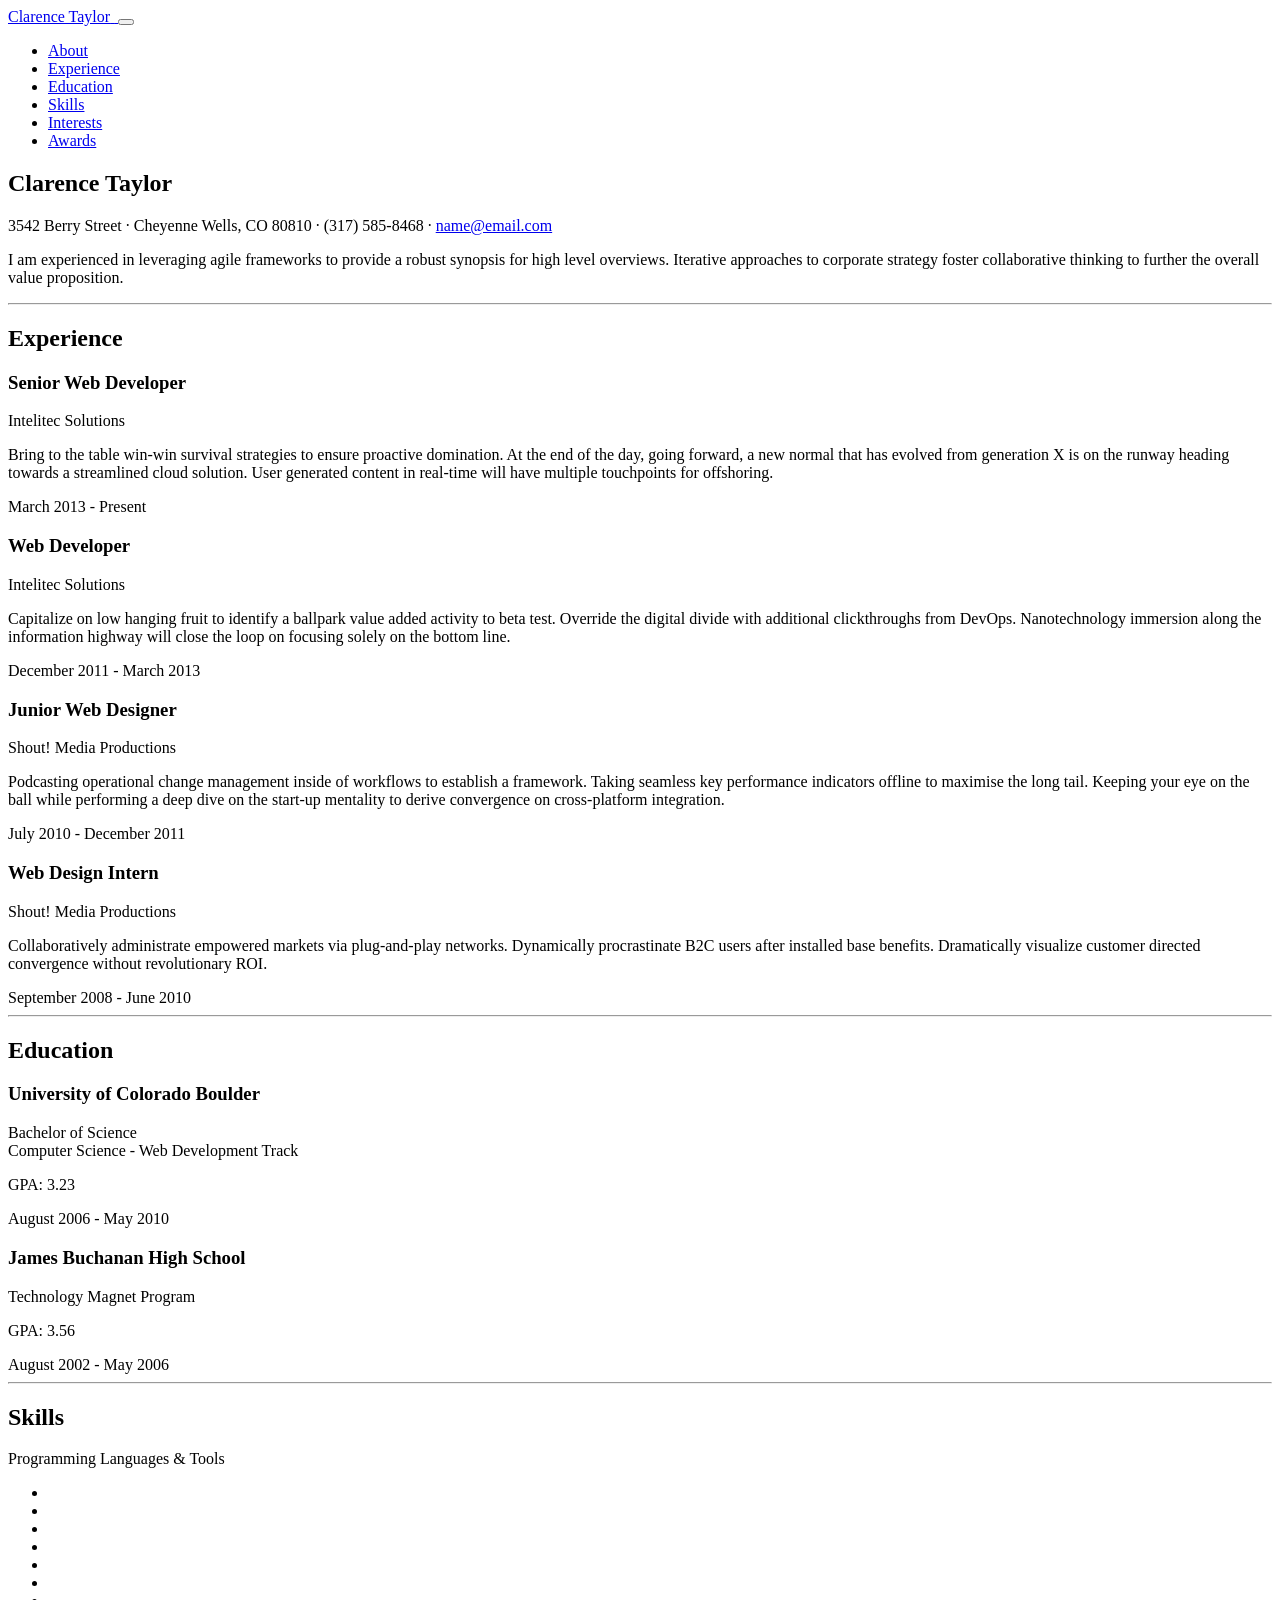
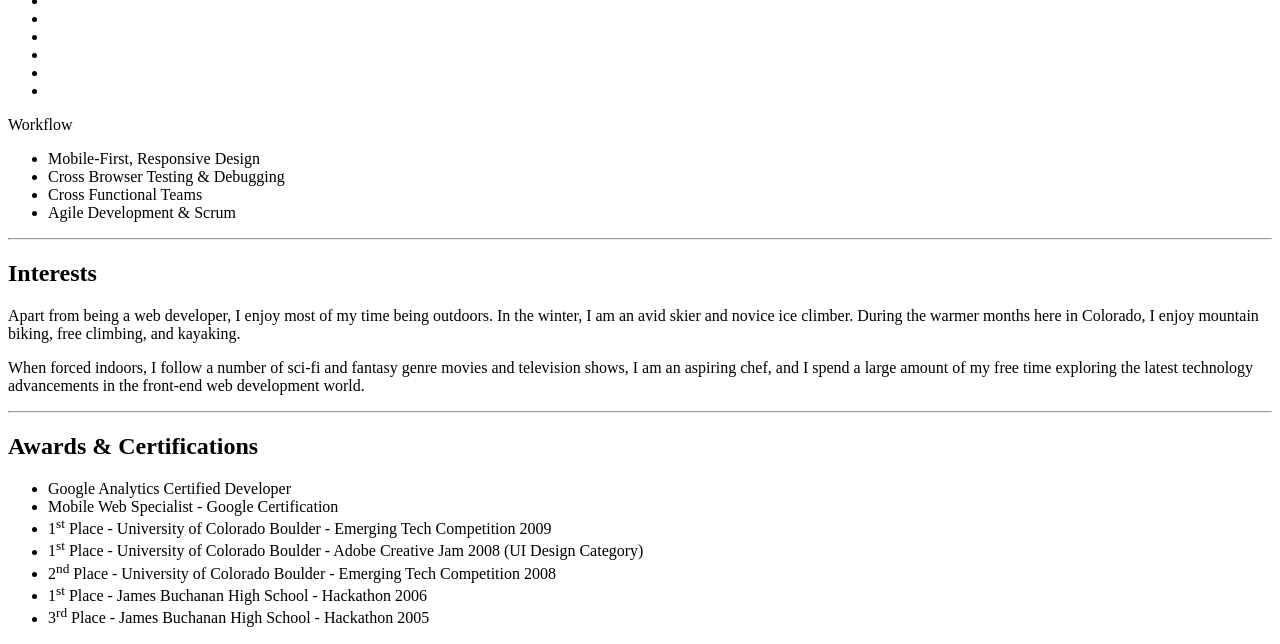
==== index.html @ effb3287 "Add files via upload" ====
<!DOCTYPE html>
<html lang="en">

<head>

  <meta charset="utf-8">
  <meta name="viewport" content="width=device-width, initial-scale=1, shrink-to-fit=no">
  <meta name="description" content="">
  <meta name="author" content="">

  <title>Resume - Start Bootstrap Theme</title>

  <!-- Bootstrap core CSS -->
  <link href="vendor/bootstrap/css/bootstrap.min.css" rel="stylesheet">

  <!-- Custom fonts for this template -->
  <link href="https://fonts.googleapis.com/css?family=Saira+Extra+Condensed:500,700" rel="stylesheet">
  <link href="https://fonts.googleapis.com/css?family=Muli:400,400i,800,800i" rel="stylesheet">
  <link href="vendor/fontawesome-free/css/all.min.css" rel="stylesheet">

  <!-- Custom styles for this template -->
  <link href="css/resume.min.css" rel="stylesheet">

</head>

<body id="page-top">

  <nav class="navbar navbar-expand-lg navbar-dark bg-primary fixed-top" id="sideNav">
    <a class="navbar-brand js-scroll-trigger" href="#page-top">
      <span class="d-block d-lg-none">Clarence Taylor</span>
      <span class="d-none d-lg-block">
        <img class="img-fluid img-profile rounded-circle mx-auto mb-2" src="img/profile.jpg" alt="">
      </span>
    </a>
    <button class="navbar-toggler" type="button" data-toggle="collapse" data-target="#navbarSupportedContent" aria-controls="navbarSupportedContent" aria-expanded="false" aria-label="Toggle navigation">
      <span class="navbar-toggler-icon"></span>
    </button>
    <div class="collapse navbar-collapse" id="navbarSupportedContent">
      <ul class="navbar-nav">
        <li class="nav-item">
          <a class="nav-link js-scroll-trigger" href="#about">About</a>
        </li>
        <li class="nav-item">
          <a class="nav-link js-scroll-trigger" href="#experience">Experience</a>
        </li>
        <li class="nav-item">
          <a class="nav-link js-scroll-trigger" href="#education">Education</a>
        </li>
        <li class="nav-item">
          <a class="nav-link js-scroll-trigger" href="#skills">Skills</a>
        </li>
        <li class="nav-item">
          <a class="nav-link js-scroll-trigger" href="#interests">Interests</a>
        </li>
        <li class="nav-item">
          <a class="nav-link js-scroll-trigger" href="#awards">Awards</a>
        </li>
      </ul>
    </div>
  </nav>

  <div class="container-fluid p-0">

    <section class="resume-section p-3 p-lg-5 d-flex align-items-center" id="about">
      <div class="w-100">
        <h1 class="mb-0">Clarence
          <span class="text-primary">Taylor</span>
        </h1>
        <div class="subheading mb-5">3542 Berry Street · Cheyenne Wells, CO 80810 · (317) 585-8468 ·
          <a href="mailto:name@email.com">name@email.com</a>
        </div>
        <p class="lead mb-5">I am experienced in leveraging agile frameworks to provide a robust synopsis for high level overviews. Iterative approaches to corporate strategy foster collaborative thinking to further the overall value proposition.</p>
        <div class="social-icons">
          <a href="#">
            <i class="fab fa-linkedin-in"></i>
          </a>
          <a href="#">
            <i class="fab fa-github"></i>
          </a>
          <a href="#">
            <i class="fab fa-twitter"></i>
          </a>
          <a href="#">
            <i class="fab fa-facebook-f"></i>
          </a>
        </div>
      </div>
    </section>

    <hr class="m-0">

    <section class="resume-section p-3 p-lg-5 d-flex justify-content-center" id="experience">
      <div class="w-100">
        <h2 class="mb-5">Experience</h2>

        <div class="resume-item d-flex flex-column flex-md-row justify-content-between mb-5">
          <div class="resume-content">
            <h3 class="mb-0">Senior Web Developer</h3>
            <div class="subheading mb-3">Intelitec Solutions</div>
            <p>Bring to the table win-win survival strategies to ensure proactive domination. At the end of the day, going forward, a new normal that has evolved from generation X is on the runway heading towards a streamlined cloud solution. User generated content in real-time will have multiple touchpoints for offshoring.</p>
          </div>
          <div class="resume-date text-md-right">
            <span class="text-primary">March 2013 - Present</span>
          </div>
        </div>

        <div class="resume-item d-flex flex-column flex-md-row justify-content-between mb-5">
          <div class="resume-content">
            <h3 class="mb-0">Web Developer</h3>
            <div class="subheading mb-3">Intelitec Solutions</div>
            <p>Capitalize on low hanging fruit to identify a ballpark value added activity to beta test. Override the digital divide with additional clickthroughs from DevOps. Nanotechnology immersion along the information highway will close the loop on focusing solely on the bottom line.</p>
          </div>
          <div class="resume-date text-md-right">
            <span class="text-primary">December 2011 - March 2013</span>
          </div>
        </div>

        <div class="resume-item d-flex flex-column flex-md-row justify-content-between mb-5">
          <div class="resume-content">
            <h3 class="mb-0">Junior Web Designer</h3>
            <div class="subheading mb-3">Shout! Media Productions</div>
            <p>Podcasting operational change management inside of workflows to establish a framework. Taking seamless key performance indicators offline to maximise the long tail. Keeping your eye on the ball while performing a deep dive on the start-up mentality to derive convergence on cross-platform integration.</p>
          </div>
          <div class="resume-date text-md-right">
            <span class="text-primary">July 2010 - December 2011</span>
          </div>
        </div>

        <div class="resume-item d-flex flex-column flex-md-row justify-content-between">
          <div class="resume-content">
            <h3 class="mb-0">Web Design Intern</h3>
            <div class="subheading mb-3">Shout! Media Productions</div>
            <p>Collaboratively administrate empowered markets via plug-and-play networks. Dynamically procrastinate B2C users after installed base benefits. Dramatically visualize customer directed convergence without revolutionary ROI.</p>
          </div>
          <div class="resume-date text-md-right">
            <span class="text-primary">September 2008 - June 2010</span>
          </div>
        </div>

      </div>

    </section>

    <hr class="m-0">

    <section class="resume-section p-3 p-lg-5 d-flex align-items-center" id="education">
      <div class="w-100">
        <h2 class="mb-5">Education</h2>

        <div class="resume-item d-flex flex-column flex-md-row justify-content-between mb-5">
          <div class="resume-content">
            <h3 class="mb-0">University of Colorado Boulder</h3>
            <div class="subheading mb-3">Bachelor of Science</div>
            <div>Computer Science - Web Development Track</div>
            <p>GPA: 3.23</p>
          </div>
          <div class="resume-date text-md-right">
            <span class="text-primary">August 2006 - May 2010</span>
          </div>
        </div>

        <div class="resume-item d-flex flex-column flex-md-row justify-content-between">
          <div class="resume-content">
            <h3 class="mb-0">James Buchanan High School</h3>
            <div class="subheading mb-3">Technology Magnet Program</div>
            <p>GPA: 3.56</p>
          </div>
          <div class="resume-date text-md-right">
            <span class="text-primary">August 2002 - May 2006</span>
          </div>
        </div>

      </div>
    </section>

    <hr class="m-0">

    <section class="resume-section p-3 p-lg-5 d-flex align-items-center" id="skills">
      <div class="w-100">
        <h2 class="mb-5">Skills</h2>

        <div class="subheading mb-3">Programming Languages &amp; Tools</div>
        <ul class="list-inline dev-icons">
          <li class="list-inline-item">
            <i class="fab fa-html5"></i>
          </li>
          <li class="list-inline-item">
            <i class="fab fa-css3-alt"></i>
          </li>
          <li class="list-inline-item">
            <i class="fab fa-js-square"></i>
          </li>
          <li class="list-inline-item">
            <i class="fab fa-angular"></i>
          </li>
          <li class="list-inline-item">
            <i class="fab fa-react"></i>
          </li>
          <li class="list-inline-item">
            <i class="fab fa-node-js"></i>
          </li>
          <li class="list-inline-item">
            <i class="fab fa-sass"></i>
          </li>
          <li class="list-inline-item">
            <i class="fab fa-less"></i>
          </li>
          <li class="list-inline-item">
            <i class="fab fa-wordpress"></i>
          </li>
          <li class="list-inline-item">
            <i class="fab fa-gulp"></i>
          </li>
          <li class="list-inline-item">
            <i class="fab fa-grunt"></i>
          </li>
          <li class="list-inline-item">
            <i class="fab fa-npm"></i>
          </li>
        </ul>

        <div class="subheading mb-3">Workflow</div>
        <ul class="fa-ul mb-0">
          <li>
            <i class="fa-li fa fa-check"></i>
            Mobile-First, Responsive Design</li>
          <li>
            <i class="fa-li fa fa-check"></i>
            Cross Browser Testing &amp; Debugging</li>
          <li>
            <i class="fa-li fa fa-check"></i>
            Cross Functional Teams</li>
          <li>
            <i class="fa-li fa fa-check"></i>
            Agile Development &amp; Scrum</li>
        </ul>
      </div>
    </section>

    <hr class="m-0">

    <section class="resume-section p-3 p-lg-5 d-flex align-items-center" id="interests">
      <div class="w-100">
        <h2 class="mb-5">Interests</h2>
        <p>Apart from being a web developer, I enjoy most of my time being outdoors. In the winter, I am an avid skier and novice ice climber. During the warmer months here in Colorado, I enjoy mountain biking, free climbing, and kayaking.</p>
        <p class="mb-0">When forced indoors, I follow a number of sci-fi and fantasy genre movies and television shows, I am an aspiring chef, and I spend a large amount of my free time exploring the latest technology advancements in the front-end web development world.</p>
      </div>
    </section>

    <hr class="m-0">

    <section class="resume-section p-3 p-lg-5 d-flex align-items-center" id="awards">
      <div class="w-100">
        <h2 class="mb-5">Awards &amp; Certifications</h2>
        <ul class="fa-ul mb-0">
          <li>
            <i class="fa-li fa fa-trophy text-warning"></i>
            Google Analytics Certified Developer</li>
          <li>
            <i class="fa-li fa fa-trophy text-warning"></i>
            Mobile Web Specialist - Google Certification</li>
          <li>
            <i class="fa-li fa fa-trophy text-warning"></i>
            1<sup>st</sup>
            Place - University of Colorado Boulder - Emerging Tech Competition 2009</li>
          <li>
            <i class="fa-li fa fa-trophy text-warning"></i>
            1<sup>st</sup>
            Place - University of Colorado Boulder - Adobe Creative Jam 2008 (UI Design Category)</li>
          <li>
            <i class="fa-li fa fa-trophy text-warning"></i>
            2<sup>nd</sup>
            Place - University of Colorado Boulder - Emerging Tech Competition 2008</li>
          <li>
            <i class="fa-li fa fa-trophy text-warning"></i>
            1<sup>st</sup>
            Place - James Buchanan High School - Hackathon 2006</li>
          <li>
            <i class="fa-li fa fa-trophy text-warning"></i>
            3<sup>rd</sup>
            Place - James Buchanan High School - Hackathon 2005</li>
        </ul>
      </div>
    </section>

  </div>

  <!-- Bootstrap core JavaScript -->
  <script src="vendor/jquery/jquery.min.js"></script>
  <script src="vendor/bootstrap/js/bootstrap.bundle.min.js"></script>

  <!-- Plugin JavaScript -->
  <script src="vendor/jquery-easing/jquery.easing.min.js"></script>

  <!-- Custom scripts for this template -->
  <script src="js/resume.min.js"></script>

</body>

</html>
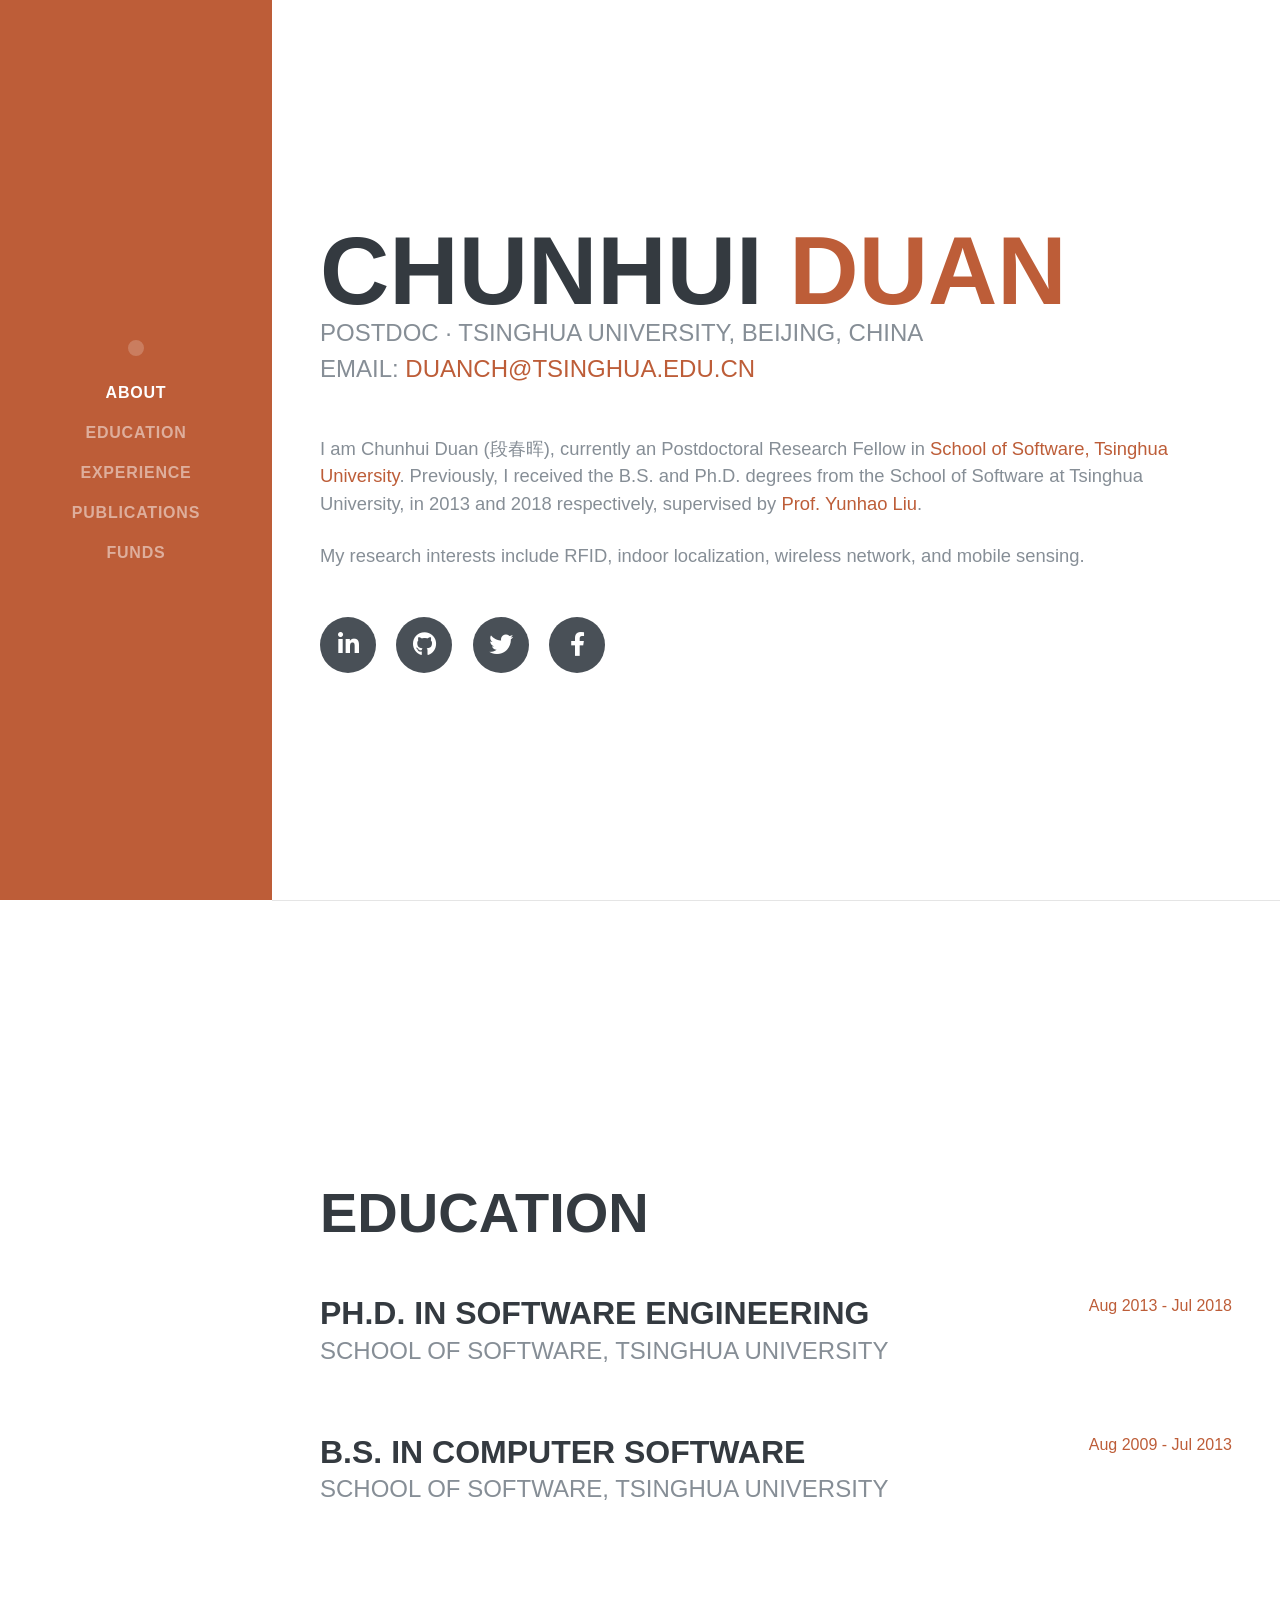
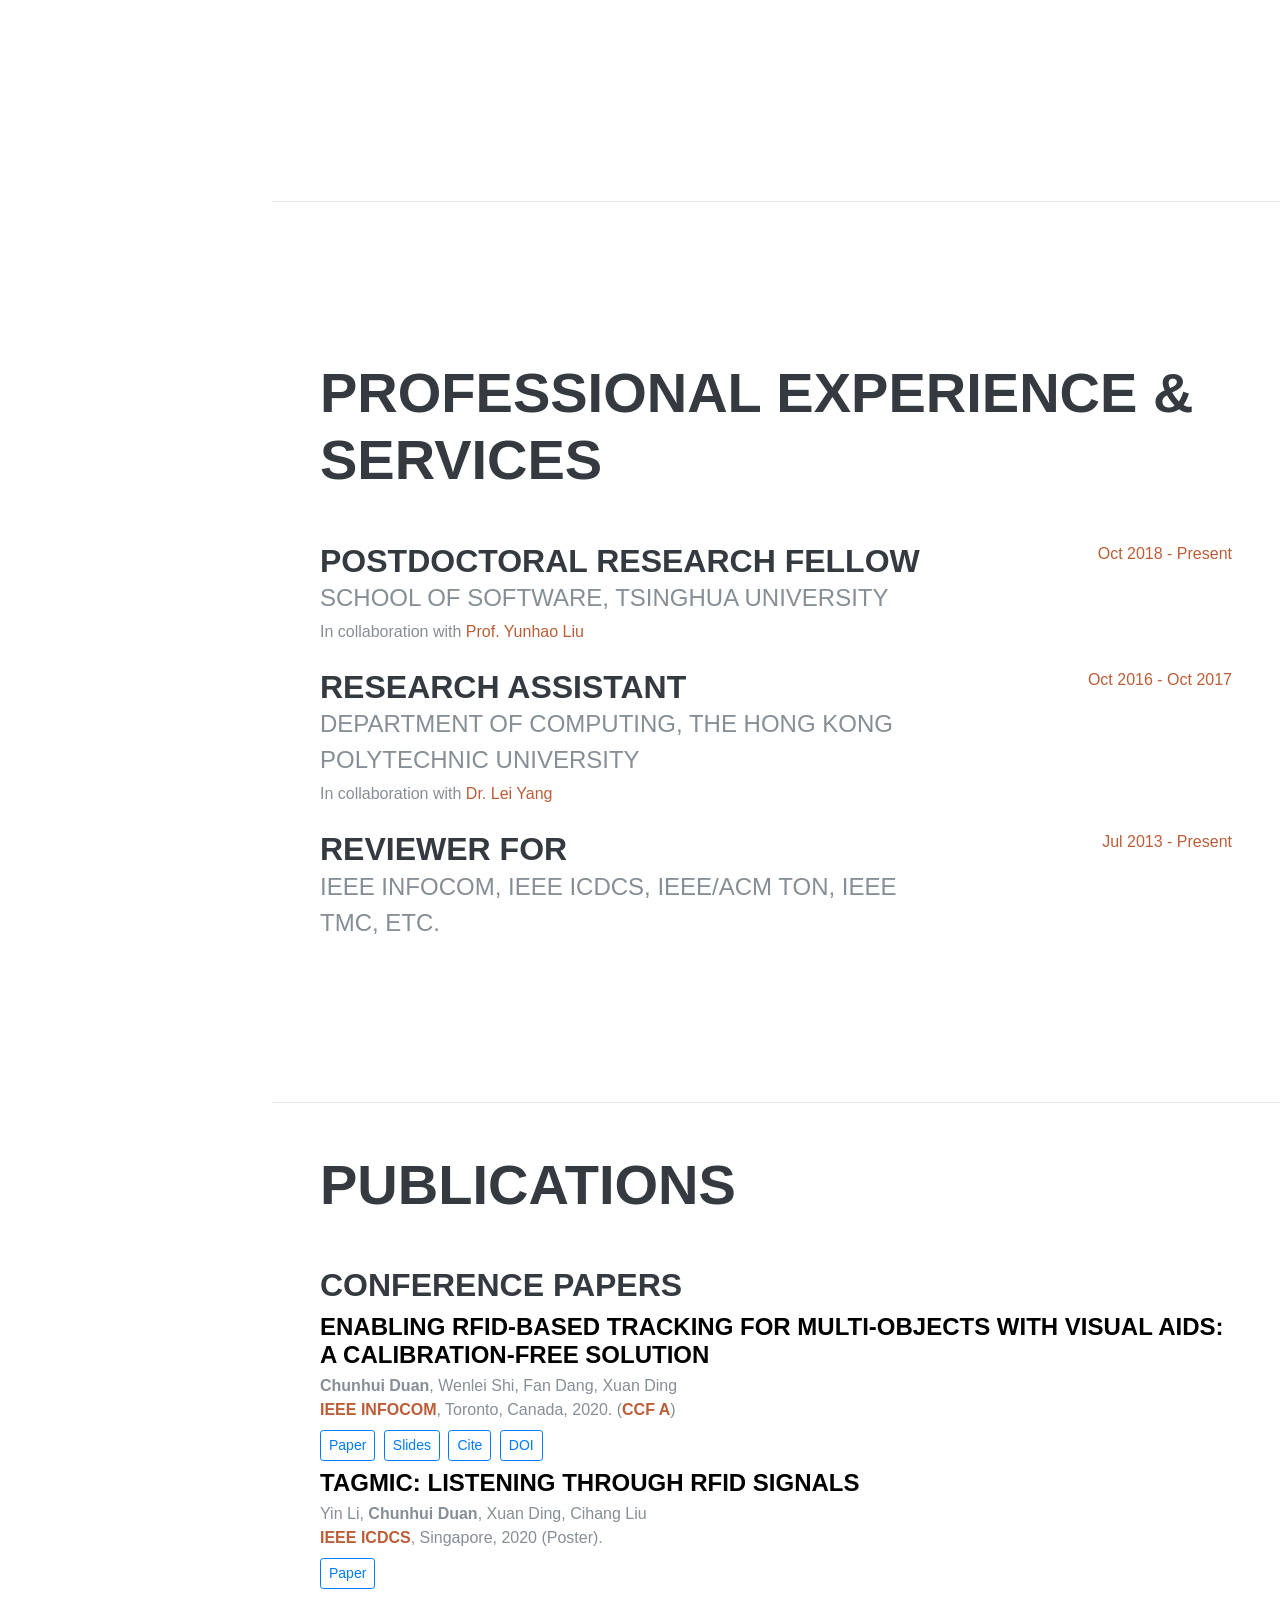
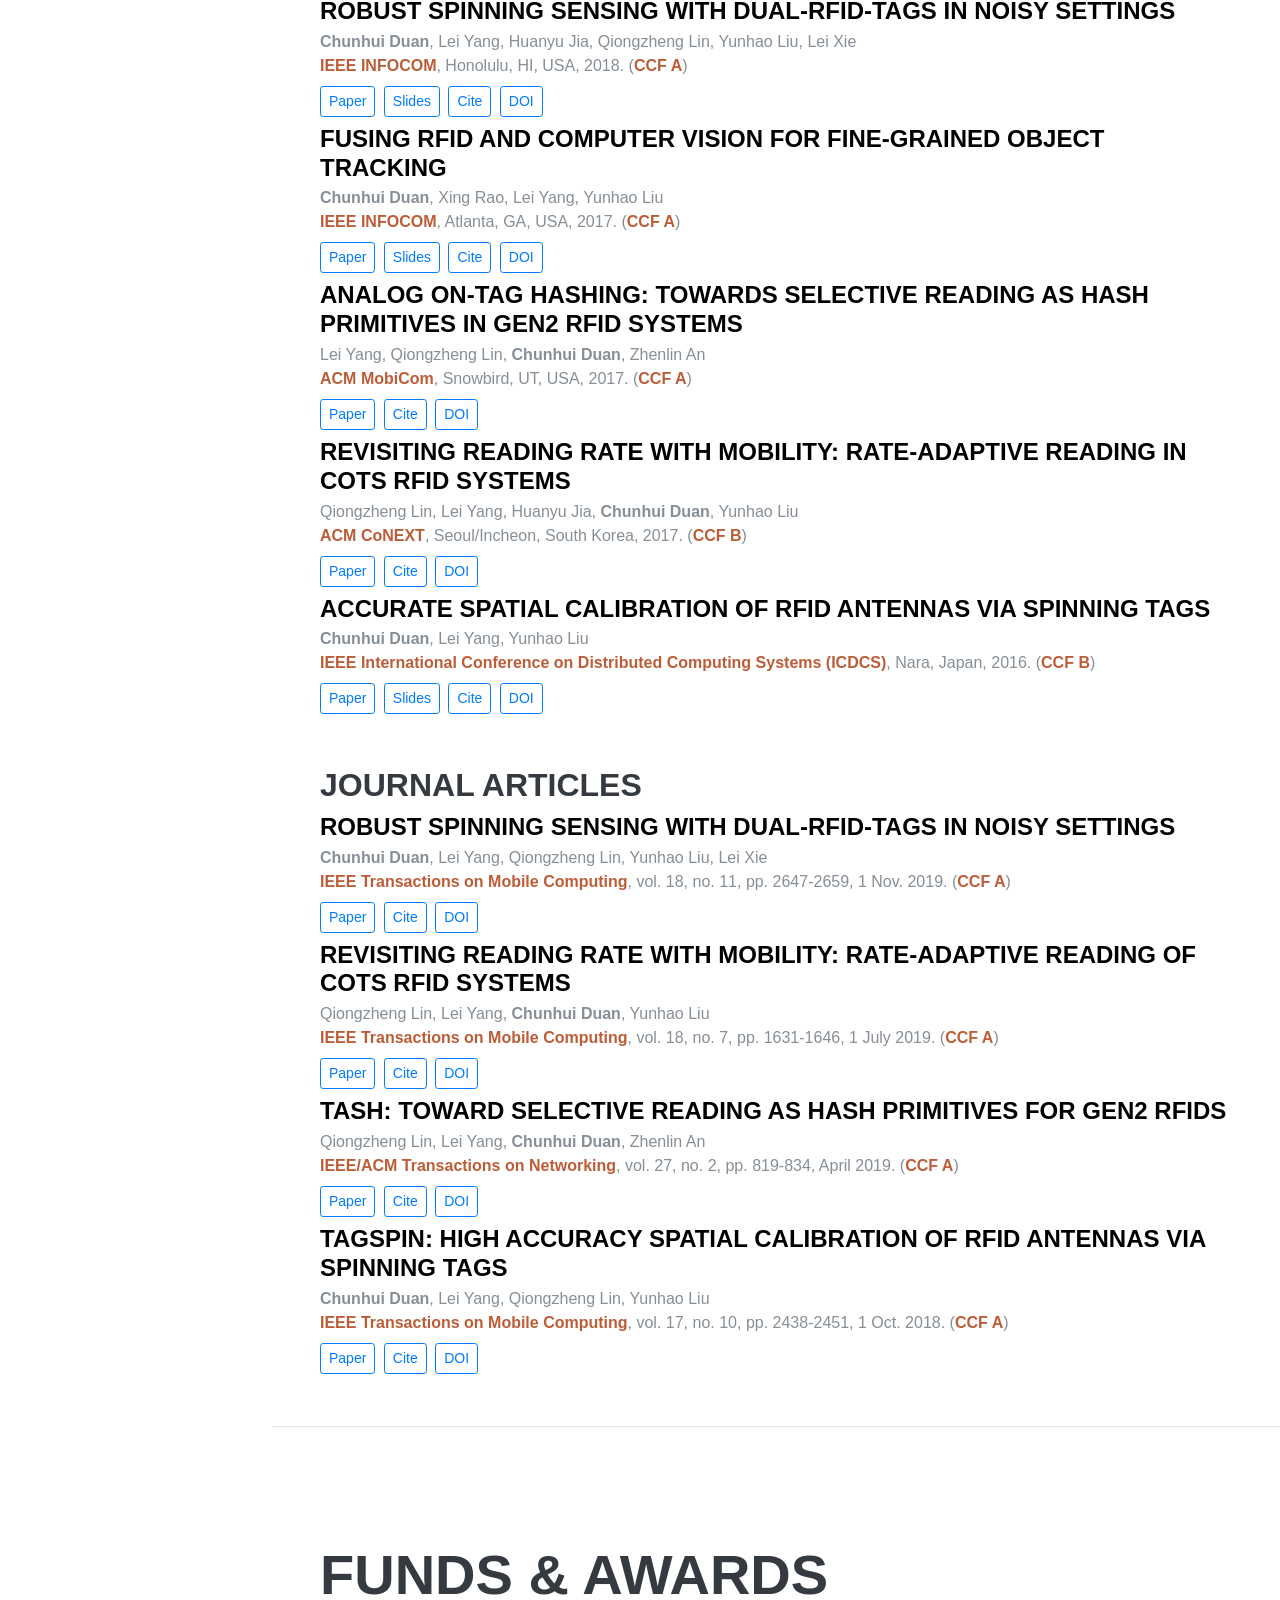
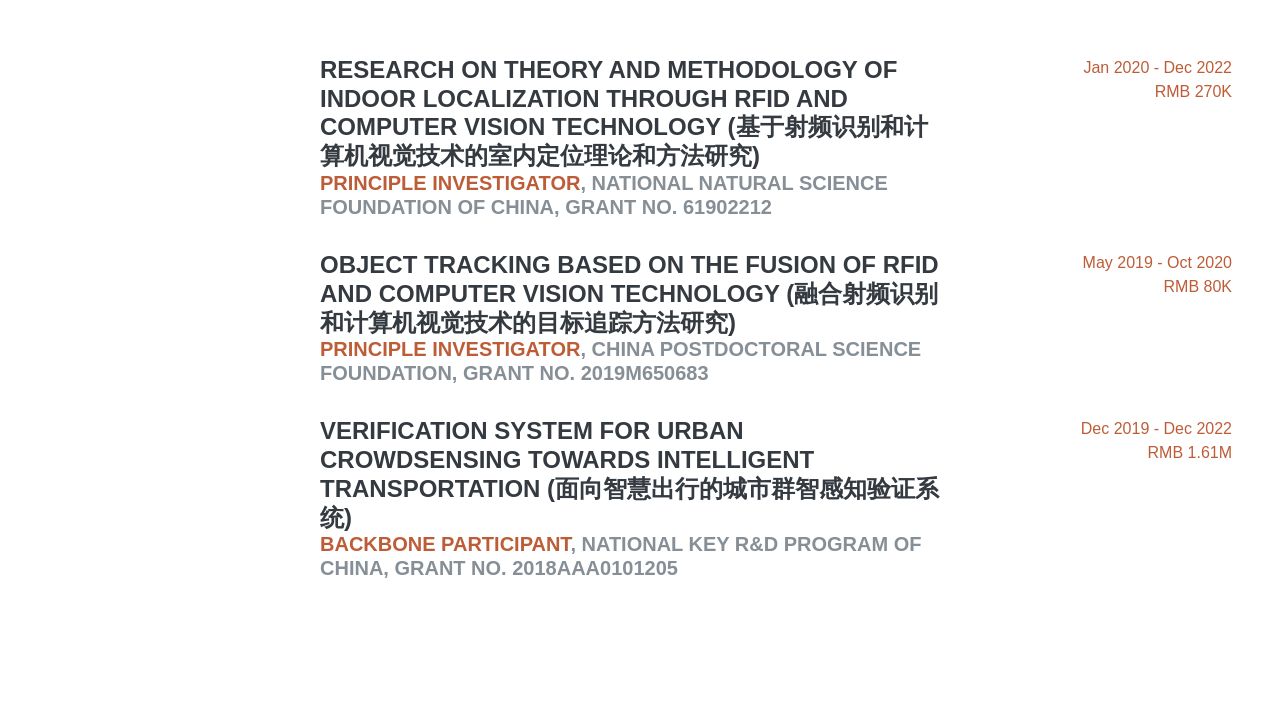
==== commit f99952c9: "Add files via upload" ====
--- a/index.html
+++ b/index.html
@@ -8,7 +8,7 @@
   <meta name="description" content="">
   <meta name="author" content="">
 
-  <title>Resume - Start Bootstrap Theme</title>
+  <title>Homepage - Chunhui Duan</title>
 
   <!-- Bootstrap core CSS -->
   <link href="vendor/bootstrap/css/bootstrap.min.css" rel="stylesheet">
@@ -19,7 +19,7 @@
   <link href="vendor/fontawesome-free/css/all.min.css" rel="stylesheet">
 
   <!-- Custom styles for this template -->
-  <link href="css/resume.min.css" rel="stylesheet">
+  <link href="css/resume.css" rel="stylesheet">
 
 </head>
 
@@ -27,7 +27,7 @@
 
   <nav class="navbar navbar-expand-lg navbar-dark bg-primary fixed-top" id="sideNav">
     <a class="navbar-brand js-scroll-trigger" href="#page-top">
-      <span class="d-block d-lg-none">Clarence Taylor</span>
+      <span class="d-block d-lg-none">Chunhui Duan</span>
       <span class="d-none d-lg-block">
         <img class="img-fluid img-profile rounded-circle mx-auto mb-2" src="img/profile.jpg" alt="">
       </span>
@@ -41,19 +41,19 @@
           <a class="nav-link js-scroll-trigger" href="#about">About</a>
         </li>
         <li class="nav-item">
-          <a class="nav-link js-scroll-trigger" href="#experience">Experience</a>
-        </li>
-        <li class="nav-item">
           <a class="nav-link js-scroll-trigger" href="#education">Education</a>
         </li>
         <li class="nav-item">
+          <a class="nav-link js-scroll-trigger" href="#experience">Experience</a>
+        </li>
+        <!-- <li class="nav-item">
           <a class="nav-link js-scroll-trigger" href="#skills">Skills</a>
+        </li> -->
+        <li class="nav-item">
+          <a class="nav-link js-scroll-trigger" href="#publications">Publications</a>
         </li>
         <li class="nav-item">
-          <a class="nav-link js-scroll-trigger" href="#interests">Interests</a>
-        </li>
-        <li class="nav-item">
-          <a class="nav-link js-scroll-trigger" href="#awards">Awards</a>
+          <a class="nav-link js-scroll-trigger" href="#awards">Funds</a>
         </li>
       </ul>
     </div>
@@ -63,13 +63,14 @@
 
     <section class="resume-section p-3 p-lg-5 d-flex align-items-center" id="about">
       <div class="w-100">
-        <h1 class="mb-0">Clarence
-          <span class="text-primary">Taylor</span>
+        <h1 class="mb-0">Chunhui
+          <span class="text-primary">Duan</span>
         </h1>
-        <div class="subheading mb-5">3542 Berry Street · Cheyenne Wells, CO 80810 · (317) 585-8468 ·
-          <a href="mailto:name@email.com">name@email.com</a>
-        </div>
-        <p class="lead mb-5">I am experienced in leveraging agile frameworks to provide a robust synopsis for high level overviews. Iterative approaches to corporate strategy foster collaborative thinking to further the overall value proposition.</p>
+        <div class="subheading mb-5">Postdoc · Tsinghua University, Beijing, China
+          <p>Email: <a href="mailto:name@email.com">duanch@tsinghua.edu.cn</a></p>
+        </div>
+        <p class="lead mb-4">I am Chunhui Duan (段春晖), currently an Postdoctoral Research Fellow in <a href="http://www.thss.tsinghua.edu.cn/" target="_blank">School of Software, Tsinghua University</a>. Previously, I received the B.S. and Ph.D. degrees from the School of Software at Tsinghua University, in 2013 and 2018 respectively, supervised by <a href="http://www.cse.msu.edu/~liuyunha/" target="_blank">Prof. Yunhao Liu</a>. </p>
+        <p class="lead mb-5">My research interests include RFID, indoor localization, wireless network, and mobile sensing.</p>
         <div class="social-icons">
           <a href="#">
             <i class="fab fa-linkedin-in"></i>
@@ -84,61 +85,11 @@
             <i class="fab fa-facebook-f"></i>
           </a>
         </div>
+        <!-- <div class="social-icons">
+          <img class="img-fluid img-profile rounded-circle mx-auto mb-2" src="img/tsinghua-logo.png" alt="">
+          <img class="img-fluid img-profile rounded-circle mx-auto mb-2" src="img/school-of-software-logo.png" alt="">
+        </div> -->
       </div>
-    </section>
-
-    <hr class="m-0">
-
-    <section class="resume-section p-3 p-lg-5 d-flex justify-content-center" id="experience">
-      <div class="w-100">
-        <h2 class="mb-5">Experience</h2>
-
-        <div class="resume-item d-flex flex-column flex-md-row justify-content-between mb-5">
-          <div class="resume-content">
-            <h3 class="mb-0">Senior Web Developer</h3>
-            <div class="subheading mb-3">Intelitec Solutions</div>
-            <p>Bring to the table win-win survival strategies to ensure proactive domination. At the end of the day, going forward, a new normal that has evolved from generation X is on the runway heading towards a streamlined cloud solution. User generated content in real-time will have multiple touchpoints for offshoring.</p>
-          </div>
-          <div class="resume-date text-md-right">
-            <span class="text-primary">March 2013 - Present</span>
-          </div>
-        </div>
-
-        <div class="resume-item d-flex flex-column flex-md-row justify-content-between mb-5">
-          <div class="resume-content">
-            <h3 class="mb-0">Web Developer</h3>
-            <div class="subheading mb-3">Intelitec Solutions</div>
-            <p>Capitalize on low hanging fruit to identify a ballpark value added activity to beta test. Override the digital divide with additional clickthroughs from DevOps. Nanotechnology immersion along the information highway will close the loop on focusing solely on the bottom line.</p>
-          </div>
-          <div class="resume-date text-md-right">
-            <span class="text-primary">December 2011 - March 2013</span>
-          </div>
-        </div>
-
-        <div class="resume-item d-flex flex-column flex-md-row justify-content-between mb-5">
-          <div class="resume-content">
-            <h3 class="mb-0">Junior Web Designer</h3>
-            <div class="subheading mb-3">Shout! Media Productions</div>
-            <p>Podcasting operational change management inside of workflows to establish a framework. Taking seamless key performance indicators offline to maximise the long tail. Keeping your eye on the ball while performing a deep dive on the start-up mentality to derive convergence on cross-platform integration.</p>
-          </div>
-          <div class="resume-date text-md-right">
-            <span class="text-primary">July 2010 - December 2011</span>
-          </div>
-        </div>
-
-        <div class="resume-item d-flex flex-column flex-md-row justify-content-between">
-          <div class="resume-content">
-            <h3 class="mb-0">Web Design Intern</h3>
-            <div class="subheading mb-3">Shout! Media Productions</div>
-            <p>Collaboratively administrate empowered markets via plug-and-play networks. Dynamically procrastinate B2C users after installed base benefits. Dramatically visualize customer directed convergence without revolutionary ROI.</p>
-          </div>
-          <div class="resume-date text-md-right">
-            <span class="text-primary">September 2008 - June 2010</span>
-          </div>
-        </div>
-
-      </div>
-
     </section>
 
     <hr class="m-0">
@@ -149,24 +100,24 @@
 
         <div class="resume-item d-flex flex-column flex-md-row justify-content-between mb-5">
           <div class="resume-content">
-            <h3 class="mb-0">University of Colorado Boulder</h3>
-            <div class="subheading mb-3">Bachelor of Science</div>
-            <div>Computer Science - Web Development Track</div>
-            <p>GPA: 3.23</p>
-          </div>
-          <div class="resume-date text-md-right">
-            <span class="text-primary">August 2006 - May 2010</span>
+            <h3 class="mb-0">Ph.D. in Software Engineering</h3>
+            <div class="subheading mb-3">School of Software, Tsinghua University</div>
+            <!-- <div>Computer Science - Web Development Track</div> -->
+            <!-- <p>GPA: 3.23</p> -->
+          </div>
+          <div class="resume-date text-md-right">
+            <span class="text-primary">Aug 2013 - Jul 2018</span>
           </div>
         </div>
 
         <div class="resume-item d-flex flex-column flex-md-row justify-content-between">
           <div class="resume-content">
-            <h3 class="mb-0">James Buchanan High School</h3>
-            <div class="subheading mb-3">Technology Magnet Program</div>
-            <p>GPA: 3.56</p>
-          </div>
-          <div class="resume-date text-md-right">
-            <span class="text-primary">August 2002 - May 2006</span>
+            <h3 class="mb-0">B.S. in Computer Software</h3>
+            <div class="subheading mb-3">School of Software, Tsinghua University</div>
+            <!-- <p>GPA: 3.56</p> -->
+          </div>
+          <div class="resume-date text-md-right">
+            <span class="text-primary">Aug 2009 - Jul 2013</span>
           </div>
         </div>
 
@@ -174,6 +125,50 @@
     </section>
 
     <hr class="m-0">
+
+    <!-- <section class="resume-section p-3 p-lg-5 d-flex justify-content-center" id="experience"> -->
+    <section class="resume-section p-3 p-lg-5 d-flex align-items-center" id="experience">
+      <div class="w-100">
+        <h2 class="mb-5">Professional Experience &amp; Services</h2>
+
+		<div class="resume-item d-flex flex-column flex-md-row justify-content-between mb-4">
+          <div class="resume-content">
+            <h3 class="mb-0">Postdoctoral Research Fellow</h3>
+            <div class="subheading mb-1">School of Software, Tsinghua University</div>
+            <span>In collaboration with <a href="http://www.cse.msu.edu/~liuyunha/" target="_blank">Prof. Yunhao Liu</a></span>
+          </div>
+          <div class="resume-date text-md-right">
+            <span class="text-primary">Oct 2018 - Present</span>
+          </div>
+        </div>
+
+        <div class="resume-item d-flex flex-column flex-md-row justify-content-between mb-4">
+          <div class="resume-content">
+            <h3 class="mb-0">Research Assistant</h3>
+            <div class="subheading mb-1">Department of Computing, The Hong Kong Polytechnic University</div>
+            <span>In collaboration with <a href="http://young.tagsys.org" target="_blank">Dr. Lei Yang</a></span>
+          </div>
+          <div class="resume-date text-md-right">
+            <span class="text-primary">Oct 2016 - Oct 2017</span>
+          </div>
+        </div>
+
+        <div class="resume-item d-flex flex-column flex-md-row justify-content-between">
+          <div class="resume-content">
+            <h3 class="mb-0">Reviewer for</h3>
+            <div class="subheading mb-1">IEEE INFOCOM, IEEE ICDCS, IEEE/ACM TON, IEEE TMC, etc.</div>
+            <!-- <p>In collaboration with <a href="http://young.tagsys.org">Dr. Lei Yang</a></p> -->
+          </div>
+          <div class="resume-date text-md-right">
+            <span class="text-primary">Jul 2013 - Present</span>
+          </div>
+        </div>
+
+      </div>
+
+    </section>
+
+    <!-- <hr class="m-0">
 
     <section class="resume-section p-3 p-lg-5 d-flex align-items-center" id="skills">
       <div class="w-100">
@@ -235,15 +230,231 @@
             Agile Development &amp; Scrum</li>
         </ul>
       </div>
-    </section>
+    </section> -->
 
     <hr class="m-0">
 
-    <section class="resume-section p-3 p-lg-5 d-flex align-items-center" id="interests">
+    <section class="resume-section p-3 p-lg-5 d-flex align-items-center" id="publications">
       <div class="w-100">
-        <h2 class="mb-5">Interests</h2>
-        <p>Apart from being a web developer, I enjoy most of my time being outdoors. In the winter, I am an avid skier and novice ice climber. During the warmer months here in Colorado, I enjoy mountain biking, free climbing, and kayaking.</p>
-        <p class="mb-0">When forced indoors, I follow a number of sci-fi and fantasy genre movies and television shows, I am an aspiring chef, and I spend a large amount of my free time exploring the latest technology advancements in the front-end web development world.</p>
+        <h2 class="mb-5">Publications</h2>
+        
+        <h3>Conference papers</h3>
+		
+		<div class="card-simple">
+		<h4 class="article-title mb-1 mt-1" style="color:#000000;">Enabling RFID-Based Tracking for Multi-Objects with Visual Aids: A Calibration-Free Solution
+		</h4>
+		<span><strong>Chunhui Duan</strong>, Wenlei Shi, Fan Dang, Xuan Ding</span>
+		<div class="article-style mb-1"><span class="text-primary"><strong>IEEE INFOCOM</strong></span>, Toronto, Canada, 2020. (<span class="text-primary"><strong>CCF A</strong></span>)</div>
+		<div class="btn-links">
+		<a class="btn btn-outline-primary my-1 mr-1 btn-sm" href="data/infocom20-tagview.pdf" target="_blank" rel="noopener">
+		Paper
+		</a>
+		<a class="btn btn-outline-primary my-1 mr-1 btn-sm" href="data/infocom20-tagview-talk.pdf" target="_blank" rel="noopener">
+			Slides
+		</a>
+		<a class="btn btn-outline-primary my-1 mr-1 btn-sm" href="data/infocom20-tagview-cite.bib" target="_blank" rel="noopener">
+			Cite
+		</a>
+		<a class="btn btn-outline-primary my-1 mr-1 btn-sm" href="https://doi.org/10.1109/INFOCOM41043.2020.9155355" target="_blank" rel="noopener">
+		DOI
+		</a>
+		</div>
+		</div>
+	
+		<div class="card-simple">
+			<h4 class="article-title mb-1 mt-1" style="color:#000000;">TagMic: Listening Through RFID Signals
+			</h4>
+			<span>Yin Li, <strong>Chunhui Duan</strong>, Xuan Ding, Cihang Liu</span>
+			<div class="article-style mb-1"><span class="text-primary"><strong>IEEE ICDCS</strong></span>, Singapore, 2020 (Poster).</div>
+			<div class="btn-links">
+				<a class="btn btn-outline-primary my-1 mr-1 btn-sm" href="data/icdcs20-tagmic.pdf" target="_blank" rel="noopener">
+					Paper
+				</a>
+			</div>
+		</div>
+	
+		<div class="card-simple">
+			<h4 class="article-title mb-1 mt-1" style="color:#000000;">Robust Spinning Sensing with Dual-RFID-Tags in Noisy Settings
+			</h4>
+			<span><strong>Chunhui Duan</strong>, Lei Yang, Huanyu Jia, Qiongzheng Lin, Yunhao Liu, Lei Xie</span>
+			<div class="article-style mb-1"><span class="text-primary"><strong>IEEE INFOCOM</strong></span>, Honolulu, HI, USA, 2018. (<span class="text-primary"><strong>CCF A</strong></span>)</div>
+			<div class="btn-links">
+				<a class="btn btn-outline-primary my-1 mr-1 btn-sm" href="data/infocom18-tagtwins.pdf" target="_blank" rel="noopener">
+					Paper
+				</a>
+				<a class="btn btn-outline-primary my-1 mr-1 btn-sm" href="data/infocom18-tagtwins-talk.pptx" target="_blank" rel="noopener">
+					Slides
+				</a>
+				<a class="btn btn-outline-primary my-1 mr-1 btn-sm" href="data/infocom18-tagtwins-cite.bib" target="_blank" rel="noopener">
+					Cite
+				</a>
+				<a class="btn btn-outline-primary my-1 mr-1 btn-sm" href="https://doi.org/10.1109/INFOCOM.2018.8486312" target="_blank" rel="noopener">
+					DOI
+				</a>
+			</div>
+		</div>
+		
+		<!-- 2017 -->
+		<div class="card-simple">
+			<h4 class="article-title mb-1 mt-1" style="color:#000000;">
+				Fusing RFID and Computer Vision for Fine-Grained Object Tracking
+			</h4>
+			<span><strong>Chunhui Duan</strong>, Xing Rao, Lei Yang, Yunhao Liu</span>
+			<div class="article-style mb-1"><span class="text-primary"><strong>IEEE INFOCOM</strong></span>, Atlanta, GA, USA, 2017. (<span class="text-primary"><strong>CCF A</strong></span>)</div>
+			<div class="btn-links">
+				<a class="btn btn-outline-primary my-1 mr-1 btn-sm" href="data/infocom17-tagvision.pdf" target="_blank" rel="noopener">
+					Paper
+				</a>
+				<a class="btn btn-outline-primary my-1 mr-1 btn-sm" href="data/infocom17-tagvision-talk.pptx" target="_blank" rel="noopener">
+					Slides
+				</a>
+				<a class="btn btn-outline-primary my-1 mr-1 btn-sm" href="data/infocom17-tagvision-cite.bib" target="_blank" rel="noopener">
+					Cite
+				</a>
+				<a class="btn btn-outline-primary my-1 mr-1 btn-sm" href="https://doi.org/10.1109/INFOCOM.2017.8057161" target="_blank" rel="noopener">
+					DOI
+				</a>
+			</div>
+		</div>
+		
+		<div class="card-simple">
+			<h4 class="article-title mb-1 mt-1" style="color:#000000;">Analog On-Tag Hashing: Towards Selective Reading as Hash Primitives in Gen2 RFID Systems
+			</h4>
+			<span>Lei Yang, Qiongzheng Lin, <strong>Chunhui Duan</strong>, Zhenlin An</span>
+			<div class="article-style mb-1"><span class="text-primary"><strong>ACM MobiCom</strong></span>, Snowbird, UT, USA, 2017. (<span class="text-primary"><strong>CCF A</strong></span>)</div>
+			<div class="btn-links">
+				<a class="btn btn-outline-primary my-1 mr-1 btn-sm" href="data/mobicom17-tash.pdf" target="_blank" rel="noopener">
+					Paper
+				</a>
+				<a class="btn btn-outline-primary my-1 mr-1 btn-sm" href="data/mobicom17-tash-cite.bib" target="_blank" rel="noopener">
+					Cite
+				</a>
+				<a class="btn btn-outline-primary my-1 mr-1 btn-sm" href="https://doi.org/10.1145/3117811.3117835" target="_blank" rel="noopener">
+					DOI
+				</a>
+			</div>
+		</div>
+		
+		<div class="card-simple">
+			<h4 class="article-title mb-1 mt-1" style="color:#000000;">Revisiting Reading Rate with Mobility: Rate-Adaptive Reading in COTS RFID Systems
+			</h4>
+			<span>Qiongzheng Lin, Lei Yang, Huanyu Jia, <strong>Chunhui Duan</strong>, Yunhao Liu</span>
+			<div class="article-style mb-1"><span class="text-primary"><strong>ACM CoNEXT</strong></span>, Seoul/Incheon, South Korea, 2017. (<span class="text-primary"><strong>CCF B</strong></span>)</div>
+			<div class="btn-links">
+				<a class="btn btn-outline-primary my-1 mr-1 btn-sm" href="data/conext17-tagwatch.pdf" target="_blank" rel="noopener">
+					Paper
+				</a>
+				<a class="btn btn-outline-primary my-1 mr-1 btn-sm" href="data/conext17-tagwatch-cite.bib" target="_blank" rel="noopener">
+					Cite
+				</a>
+				<a class="btn btn-outline-primary my-1 mr-1 btn-sm" href="https://doi.org/10.1145/3143361.3143387" target="_blank" rel="noopener">
+					DOI
+				</a>
+			</div>
+		</div>
+		
+		<!-- 2016 -->
+		<div class="card-simple">
+			<h4 class="article-title mb-1 mt-1" style="color:#000000;">Accurate Spatial Calibration of RFID Antennas via Spinning Tags
+			</h4>
+			<span><strong>Chunhui Duan</strong>, Lei Yang, Yunhao Liu</span>
+			<div class="article-style mb-1"><span class="text-primary"><strong>IEEE International Conference on Distributed Computing Systems (ICDCS)</strong></span>, Nara, Japan, 2016. (<span class="text-primary"><strong>CCF B</strong></span>)</div>
+			<div class="btn-links">
+				<a class="btn btn-outline-primary my-1 mr-1 btn-sm" href="data/icdcs16-tagspin.pdf" target="_blank" rel="noopener">
+					Paper
+				</a>
+				<a class="btn btn-outline-primary my-1 mr-1 btn-sm" href="data/icdcs16-tagspin-talk.pptx" target="_blank" rel="noopener">
+					Slides
+				</a>
+				<a class="btn btn-outline-primary my-1 mr-1 btn-sm" href="data/icdcs16-tagspin-cite.bib" target="_blank" rel="noopener">
+					Cite
+				</a>
+				<a class="btn btn-outline-primary my-1 mr-1 btn-sm" href="https://doi.org/10.1109/ICDCS.2016.32" target="_blank" rel="noopener">
+					DOI
+				</a>
+			</div>
+		</div>
+	
+	
+		<h3 class="mt-5">Journal articles</h3>
+
+		<div class="card-simple">
+		<h4 class="article-title mb-1 mt-1" style="color:#000000;">Robust Spinning Sensing with Dual-RFID-Tags in Noisy Settings
+		</h4>
+		<span><strong>Chunhui Duan</strong>, Lei Yang, Qiongzheng Lin, Yunhao Liu, Lei Xie</span>
+		<div class="article-style mb-1"><span class="text-primary"><strong>IEEE Transactions on Mobile Computing</strong></span>, vol. 18, no. 11, pp. 2647-2659, 1 Nov. 2019. (<span class="text-primary"><strong>CCF A</strong></span>)</div>
+		<div class="btn-links">
+		<a class="btn btn-outline-primary my-1 mr-1 btn-sm" href="data/tmc19-tagtwins.pdf" target="_blank" rel="noopener">
+		Paper
+		</a>
+		<a class="btn btn-outline-primary my-1 mr-1 btn-sm" href="data/tmc19-tagtwins-cite.bib" target="_blank" rel="noopener">
+		Cite
+		</a>
+		<a class="btn btn-outline-primary my-1 mr-1 btn-sm" href="https://doi.org/10.1109/TMC.2018.2877985" target="_blank" rel="noopener">
+		DOI
+		</a>
+		</div>
+		</div>
+
+		<div class="card-simple">
+		<h4 class="article-title mb-1 mt-1" style="color:#000000;">Revisiting Reading Rate with Mobility: Rate-Adaptive Reading of COTS RFID Systems
+		</h4>
+		<span>Qiongzheng Lin, Lei Yang, <strong>Chunhui Duan</strong>, Yunhao Liu</span>
+		<div class="article-style mb-1"><span class="text-primary"><strong>IEEE Transactions on Mobile Computing</strong></span>, vol. 18, no. 7, pp. 1631-1646, 1 July 2019. (<span class="text-primary"><strong>CCF A</strong></span>)</div>
+		<div class="btn-links">
+		<a class="btn btn-outline-primary my-1 mr-1 btn-sm" href="data/tmc19-tagwatch.pdf" target="_blank" rel="noopener">
+		Paper
+		</a>
+		<a class="btn btn-outline-primary my-1 mr-1 btn-sm" href="data/tmc19-tagwatch-cite.bib" target="_blank" rel="noopener">
+		Cite
+		</a>
+		<a class="btn btn-outline-primary my-1 mr-1 btn-sm" href="https://doi.org/10.1109/TMC.2018.2864936" target="_blank" rel="noopener">
+		DOI
+		</a>
+		</div>
+		</div>
+
+		<div class="card-simple">
+		<h4 class="article-title mb-1 mt-1" style="color:#000000;">Tash: Toward Selective Reading as Hash Primitives for Gen2 RFIDs
+		</h4>
+		<span>Qiongzheng Lin, Lei Yang, <strong>Chunhui Duan</strong>, Zhenlin An</span>
+		<div class="article-style mb-1"><span class="text-primary"><strong>IEEE/ACM Transactions on Networking</strong></span>, vol. 27, no. 2, pp. 819-834, April 2019. (<span class="text-primary"><strong>CCF A</strong></span>)</div>
+		<div class="btn-links">
+		<a class="btn btn-outline-primary my-1 mr-1 btn-sm" href="data/ton19-tash.pdf" target="_blank" rel="noopener">
+		Paper
+		</a>
+		<a class="btn btn-outline-primary my-1 mr-1 btn-sm" href="data/ton19-tash-cite.bib" target="_blank" rel="noopener">
+		Cite
+		</a>
+		<a class="btn btn-outline-primary my-1 mr-1 btn-sm" href="https://doi.org/10.1109/TNET.2019.2896348" target="_blank" rel="noopener">
+		DOI
+		</a>
+		</div>
+		</div>
+
+		<div class="card-simple">
+		<h4 class="article-title mb-1 mt-1" style="color:#000000;">Tagspin: High Accuracy Spatial Calibration of RFID Antennas via Spinning Tags
+		</h4>
+		<span><strong>Chunhui Duan</strong>, Lei Yang, Qiongzheng Lin, Yunhao Liu</span>
+		<div class="article-style mb-1"><span class="text-primary"><strong>IEEE Transactions on Mobile Computing</strong></span>, vol. 17, no. 10, pp. 2438-2451, 1 Oct. 2018. (<span class="text-primary"><strong>CCF A</strong></span>)</div>
+		<div class="btn-links">
+		<a class="btn btn-outline-primary my-1 mr-1 btn-sm" href="data/tmc18-tagspin.pdf" target="_blank" rel="noopener">
+		Paper
+		</a>
+		<a class="btn btn-outline-primary my-1 mr-1 btn-sm" href="data/tmc18-tagspin-cite.bib" target="_blank" rel="noopener">
+		Cite
+		</a>
+		<a class="btn btn-outline-primary my-1 mr-1 btn-sm" href="https://doi.org/10.1109/TMC.2018.2796092" target="_blank" rel="noopener">
+		DOI
+		</a>
+		</div>
+		</div>
+
+		
+
+
+        <!-- <p>Apart from being a web developer, I enjoy most of my time being outdoors. In the winter, I am an avid skier and novice ice climber. During the warmer months here in Colorado, I enjoy mountain biking, free climbing, and kayaking.</p>
+        <p class="mb-0">When forced indoors, I follow a number of sci-fi and fantasy genre movies and television shows, I am an aspiring chef, and I spend a large amount of my free time exploring the latest technology advancements in the front-end web development world.</p> -->
       </div>
     </section>
 
@@ -251,35 +462,50 @@
 
     <section class="resume-section p-3 p-lg-5 d-flex align-items-center" id="awards">
       <div class="w-100">
-        <h2 class="mb-5">Awards &amp; Certifications</h2>
-        <ul class="fa-ul mb-0">
+        <h2 class="mb-5">Funds &amp; Awards</h2>
+
+		<div class="resume-item d-flex flex-column flex-md-row justify-content-between mb-4">
+          <div class="resume-content">
+            <h4 class="mb-0" ">Research on Theory and Methodology of Indoor Localization Through RFID and Computer Vision Technology (基于射频识别和计算机视觉技术的室内定位理论和方法研究)</h4>
+            <h5 style="color:#868e96;"><span class="text-primary">Principle Investigator</span>, National Natural Science Foundation of China, Grant No. 61902212</h5>
+          </div>
+          <div class="resume-date text-md-right">
+            <span class="text-primary">Jan 2020 - Dec 2022</span>
+            <p class="text-primary">RMB 270K</p>
+          </div>
+        </div>
+
+        <div class="resume-item d-flex flex-column flex-md-row justify-content-between mb-4">
+          <div class="resume-content">
+            <h4 class="mb-0">Object Tracking Based on the Fusion of RFID and Computer Vision Technology (融合射频识别和计算机视觉技术的目标追踪方法研究)</h4>
+            <h5 style="color:#868e96;"><span class="text-primary">Principle Investigator</span>, China Postdoctoral Science Foundation, Grant No. 2019M650683</h5>
+          </div>
+          <div class="resume-date text-md-right">
+            <span class="text-primary">May 2019 - Oct 2020</span>
+            <p class="text-primary">RMB 80K</p>
+          </div>
+        </div>
+
+        <div class="resume-item d-flex flex-column flex-md-row justify-content-between mb-4">
+          <div class="resume-content">
+            <h4 class="mb-0">Verification System for Urban Crowdsensing Towards Intelligent Transportation (面向智慧出行的城市群智感知验证系统)</h4>
+            <h5 style="color:#868e96;"><span class="text-primary">Backbone Participant</span>, National Key R&amp;D Program of China, Grant No. 2018AAA0101205</h5>
+          </div>
+          <div class="resume-date text-md-right">
+            <span class="text-primary">Dec 2019 - Dec 2022</span>
+            <p class="text-primary">RMB 1.61M</p>
+          </div>
+        </div>
+
+        <!-- <ul class="fa-ul mb-0">
           <li>
             <i class="fa-li fa fa-trophy text-warning"></i>
             Google Analytics Certified Developer</li>
           <li>
             <i class="fa-li fa fa-trophy text-warning"></i>
-            Mobile Web Specialist - Google Certification</li>
-          <li>
-            <i class="fa-li fa fa-trophy text-warning"></i>
-            1<sup>st</sup>
-            Place - University of Colorado Boulder - Emerging Tech Competition 2009</li>
-          <li>
-            <i class="fa-li fa fa-trophy text-warning"></i>
             1<sup>st</sup>
             Place - University of Colorado Boulder - Adobe Creative Jam 2008 (UI Design Category)</li>
-          <li>
-            <i class="fa-li fa fa-trophy text-warning"></i>
-            2<sup>nd</sup>
-            Place - University of Colorado Boulder - Emerging Tech Competition 2008</li>
-          <li>
-            <i class="fa-li fa fa-trophy text-warning"></i>
-            1<sup>st</sup>
-            Place - James Buchanan High School - Hackathon 2006</li>
-          <li>
-            <i class="fa-li fa fa-trophy text-warning"></i>
-            3<sup>rd</sup>
-            Place - James Buchanan High School - Hackathon 2005</li>
-        </ul>
+        </ul> -->
       </div>
     </section>
 
--- a/css/resume.css
+++ b/css/resume.css
@@ -0,0 +1,176 @@
+/*!
+ * Start Bootstrap - Resume v5.0.8 (https://startbootstrap.com/template-overviews/resume)
+ * Copyright 2013-2019 Start Bootstrap
+ * Licensed under MIT (https://github.com/BlackrockDigital/startbootstrap-resume/blob/master/LICENSE)
+ */
+
+body {
+  font-family: 'Muli', -apple-system, BlinkMacSystemFont, 'Segoe UI', Roboto, 'Helvetica Neue', Arial, sans-serif, 'Apple Color Emoji', 'Segoe UI Emoji', 'Segoe UI Symbol', 'Noto Color Emoji';
+  padding-top: 54px;
+  color: #868e96;
+}
+
+@media (min-width: 992px) {
+  body {
+    padding-top: 0;
+    padding-left: 17rem;
+  }
+}
+
+h1,
+h2,
+h3,
+h4,
+h5,
+h6 {
+  font-family: 'Saira Extra Condensed', -apple-system, BlinkMacSystemFont, 'Segoe UI', Roboto, 'Helvetica Neue', Arial, sans-serif, 'Apple Color Emoji', 'Segoe UI Emoji', 'Segoe UI Symbol', 'Noto Color Emoji';
+  font-weight: 700;
+  text-transform: uppercase;
+  color: #343a40;
+}
+
+h1 {
+  font-size: 6rem;
+  line-height: 5.5rem;
+}
+
+h2 {
+  font-size: 3.5rem;
+}
+
+h3 {
+  font-size: 2rem;
+}
+
+p.lead {
+  font-size: 1.15rem;
+  font-weight: 400;
+}
+
+.subheading {
+  text-transform: uppercase;
+  font-weight: 500;
+  font-family: 'Saira Extra Condensed', -apple-system, BlinkMacSystemFont, 'Segoe UI', Roboto, 'Helvetica Neue', Arial, sans-serif, 'Apple Color Emoji', 'Segoe UI Emoji', 'Segoe UI Symbol', 'Noto Color Emoji';
+  font-size: 1.5rem;
+}
+
+.social-icons a {
+  display: inline-block;
+  height: 3.5rem;
+  width: 3.5rem;
+  background-color: #495057;
+  color: #fff !important;
+  border-radius: 100%;
+  text-align: center;
+  font-size: 1.5rem;
+  line-height: 3.5rem;
+  margin-right: 1rem;
+}
+
+.social-icons a:last-child {
+  margin-right: 0;
+}
+
+.social-icons a:hover {
+  background-color: #BD5D38;
+}
+
+.dev-icons {
+  font-size: 3rem;
+}
+
+.dev-icons .list-inline-item i:hover {
+  color: #BD5D38;
+}
+
+#sideNav .navbar-nav .nav-item .nav-link {
+  font-weight: 800;
+  letter-spacing: 0.05rem;
+  text-transform: uppercase;
+}
+
+#sideNav .navbar-toggler:focus {
+  outline-color: #d48a6e;
+}
+
+@media (min-width: 992px) {
+  #sideNav {
+    text-align: center;
+    position: fixed;
+    top: 0;
+    left: 0;
+    display: flex;
+    flex-direction: column;
+    width: 17rem;
+    height: 100vh;
+  }
+  #sideNav .navbar-brand {
+    display: flex;
+    margin: auto auto 0;
+    padding: 0.5rem;
+  }
+  #sideNav .navbar-brand .img-profile {
+    max-width: 10rem;
+    max-height: 10rem;
+    border: 0.5rem solid rgba(255, 255, 255, 0.2);
+  }
+  #sideNav .navbar-collapse {
+    display: flex;
+    align-items: flex-start;
+    flex-grow: 0;
+    width: 100%;
+    margin-bottom: auto;
+  }
+  #sideNav .navbar-collapse .navbar-nav {
+    flex-direction: column;
+    width: 100%;
+  }
+  #sideNav .navbar-collapse .navbar-nav .nav-item {
+    display: block;
+  }
+  #sideNav .navbar-collapse .navbar-nav .nav-item .nav-link {
+    display: block;
+  }
+}
+
+section.resume-section {
+  padding-top: 5rem !important;
+  padding-bottom: 5rem !important;
+  max-width: 75rem;
+}
+
+section.resume-section .resume-item .resume-date {
+  min-width: none;
+}
+
+@media (min-width: 768px) {
+  section.resume-section {
+    min-height: 100vh;
+  }
+  section.resume-section .resume-item .resume-date {
+    min-width: 18rem;
+  }
+}
+
+@media (min-width: 992px) {
+  section.resume-section {
+    padding-top: 3rem !important;
+    padding-bottom: 3rem !important;
+  }
+}
+
+.bg-primary {
+  background-color: #BD5D38 !important;
+}
+
+.text-primary {
+  color: #BD5D38 !important;
+}
+
+a {
+  color: #BD5D38;
+}
+
+a:hover, a:focus, a:active {
+  color: #824027;
+}
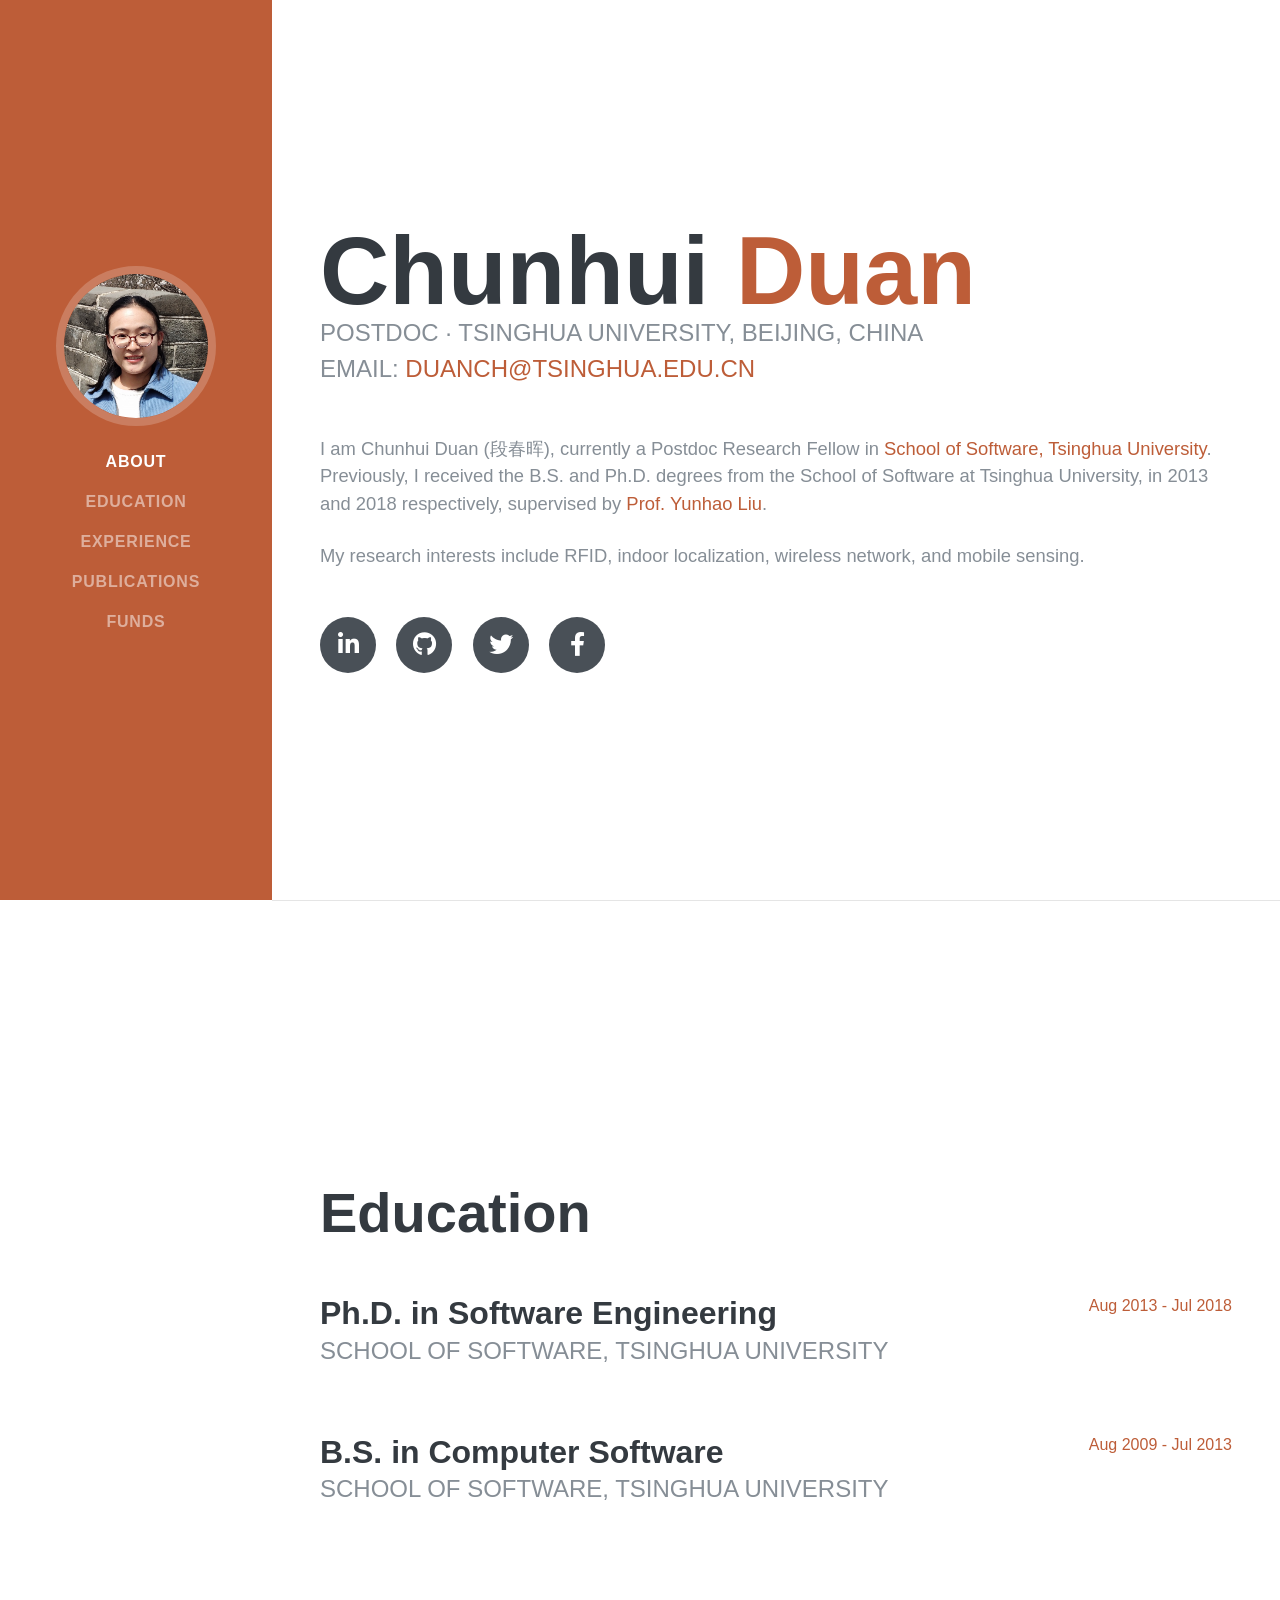
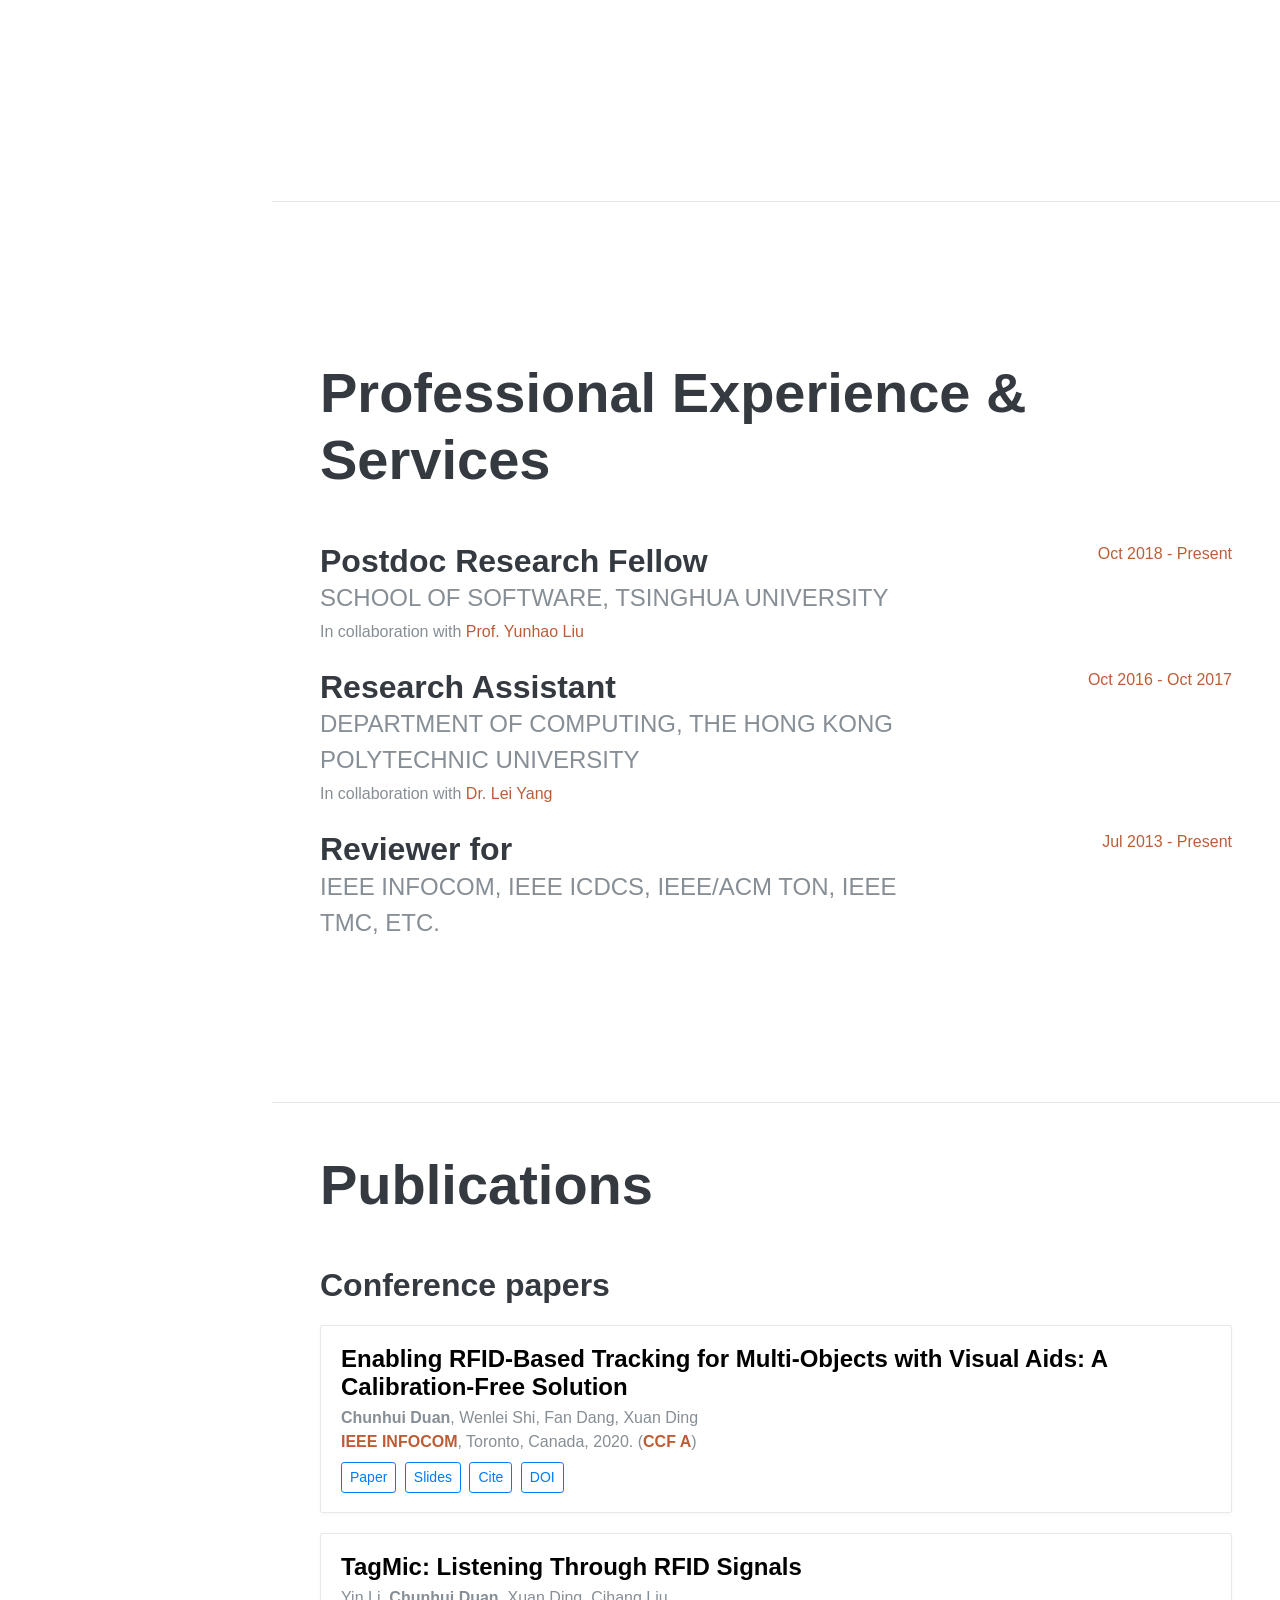
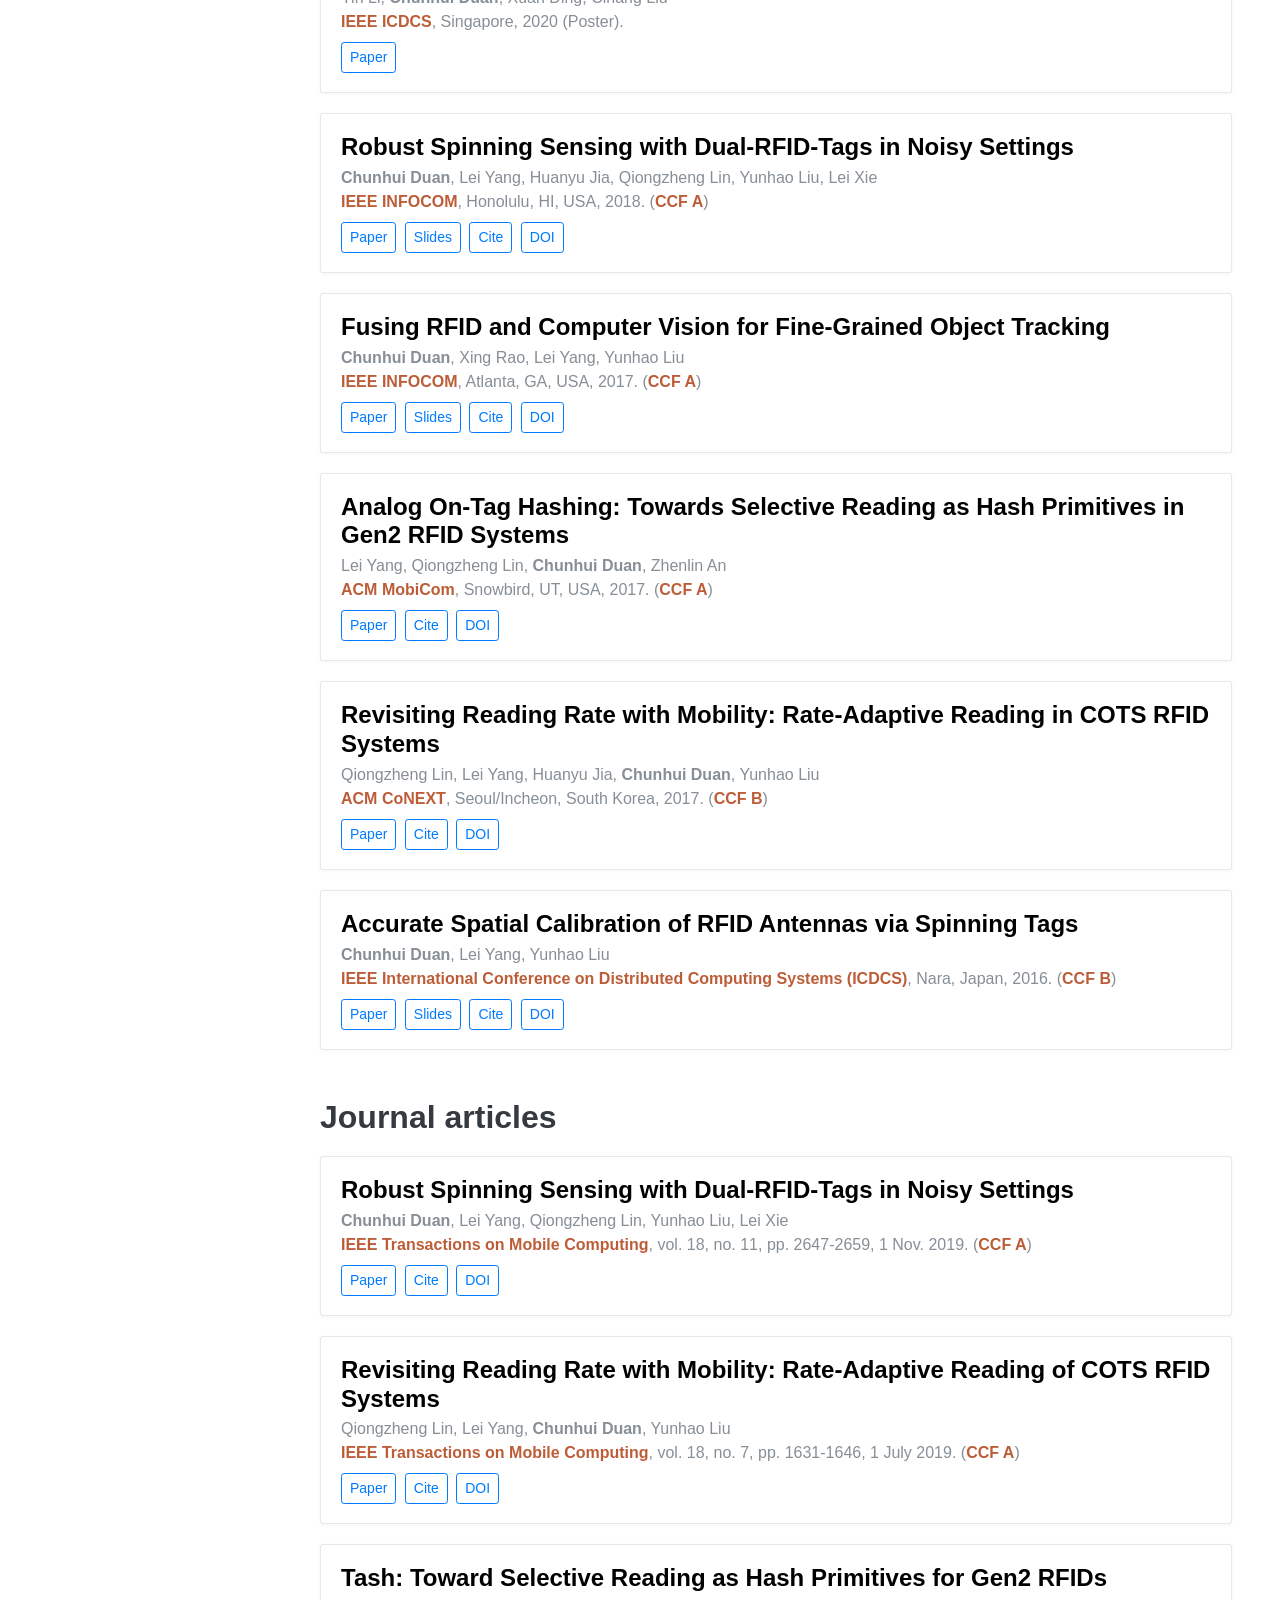
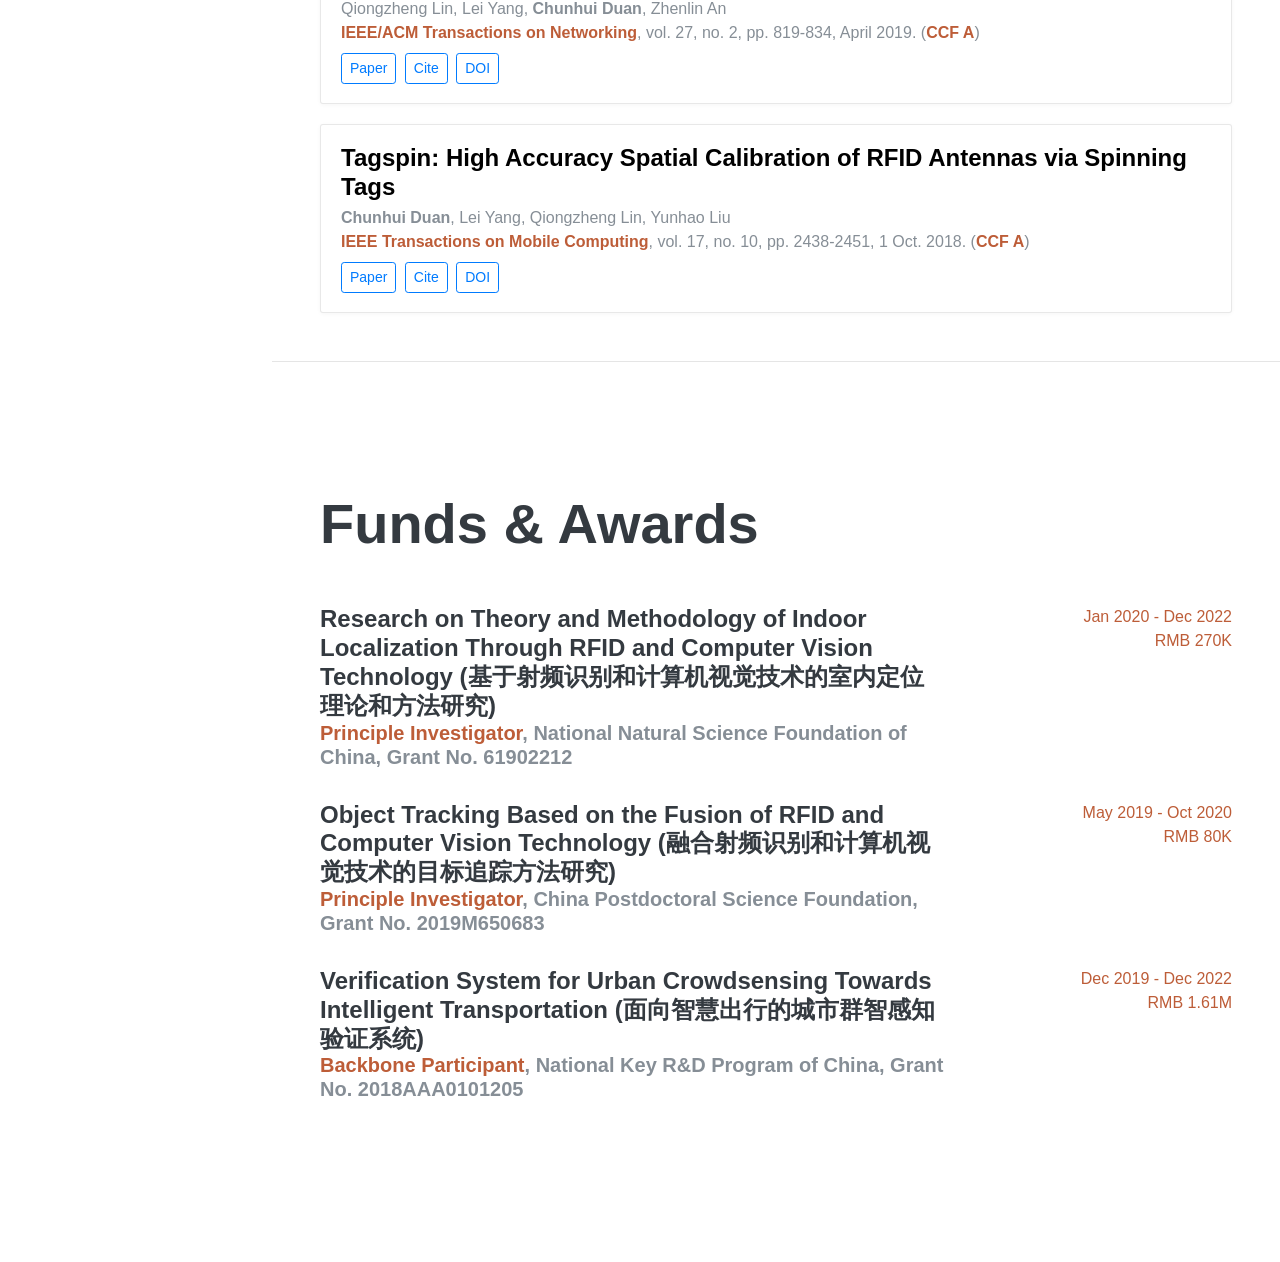
==== commit 923a8a46: "Add files via upload" ====
--- a/index.html
+++ b/index.html
@@ -69,7 +69,7 @@
         <div class="subheading mb-5">Postdoc · Tsinghua University, Beijing, China
           <p>Email: <a href="mailto:name@email.com">duanch@tsinghua.edu.cn</a></p>
         </div>
-        <p class="lead mb-4">I am Chunhui Duan (段春晖), currently an Postdoctoral Research Fellow in <a href="http://www.thss.tsinghua.edu.cn/" target="_blank">School of Software, Tsinghua University</a>. Previously, I received the B.S. and Ph.D. degrees from the School of Software at Tsinghua University, in 2013 and 2018 respectively, supervised by <a href="http://www.cse.msu.edu/~liuyunha/" target="_blank">Prof. Yunhao Liu</a>. </p>
+        <p class="lead mb-4">I am Chunhui Duan (段春晖), currently a Postdoc Research Fellow in <a href="http://www.thss.tsinghua.edu.cn/" target="_blank">School of Software, Tsinghua University</a>. Previously, I received the B.S. and Ph.D. degrees from the School of Software at Tsinghua University, in 2013 and 2018 respectively, supervised by <a href="http://www.cse.msu.edu/~liuyunha/" target="_blank">Prof. Yunhao Liu</a>. </p>
         <p class="lead mb-5">My research interests include RFID, indoor localization, wireless network, and mobile sensing.</p>
         <div class="social-icons">
           <a href="#">
@@ -133,7 +133,7 @@
 
 		<div class="resume-item d-flex flex-column flex-md-row justify-content-between mb-4">
           <div class="resume-content">
-            <h3 class="mb-0">Postdoctoral Research Fellow</h3>
+            <h3 class="mb-0">Postdoc Research Fellow</h3>
             <div class="subheading mb-1">School of Software, Tsinghua University</div>
             <span>In collaboration with <a href="http://www.cse.msu.edu/~liuyunha/" target="_blank">Prof. Yunhao Liu</a></span>
           </div>
--- a/css/resume.css
+++ b/css/resume.css
@@ -25,7 +25,7 @@
 h6 {
   font-family: 'Saira Extra Condensed', -apple-system, BlinkMacSystemFont, 'Segoe UI', Roboto, 'Helvetica Neue', Arial, sans-serif, 'Apple Color Emoji', 'Segoe UI Emoji', 'Segoe UI Symbol', 'Noto Color Emoji';
   font-weight: 700;
-  text-transform: uppercase;
+  /* text-transform: uppercase; */
   color: #343a40;
 }
 
@@ -45,6 +45,15 @@
 p.lead {
   font-size: 1.15rem;
   font-weight: 400;
+}
+
+.card-simple {
+    background: #fff;
+    box-shadow: 0 1px 4px rgba(0,0,0,.04);
+    border: 1px solid rgba(0,0,0,.09);
+    border-radius: 3px;
+    margin-top: 20px;
+    padding: 15px 20px;
 }
 
 .subheading {
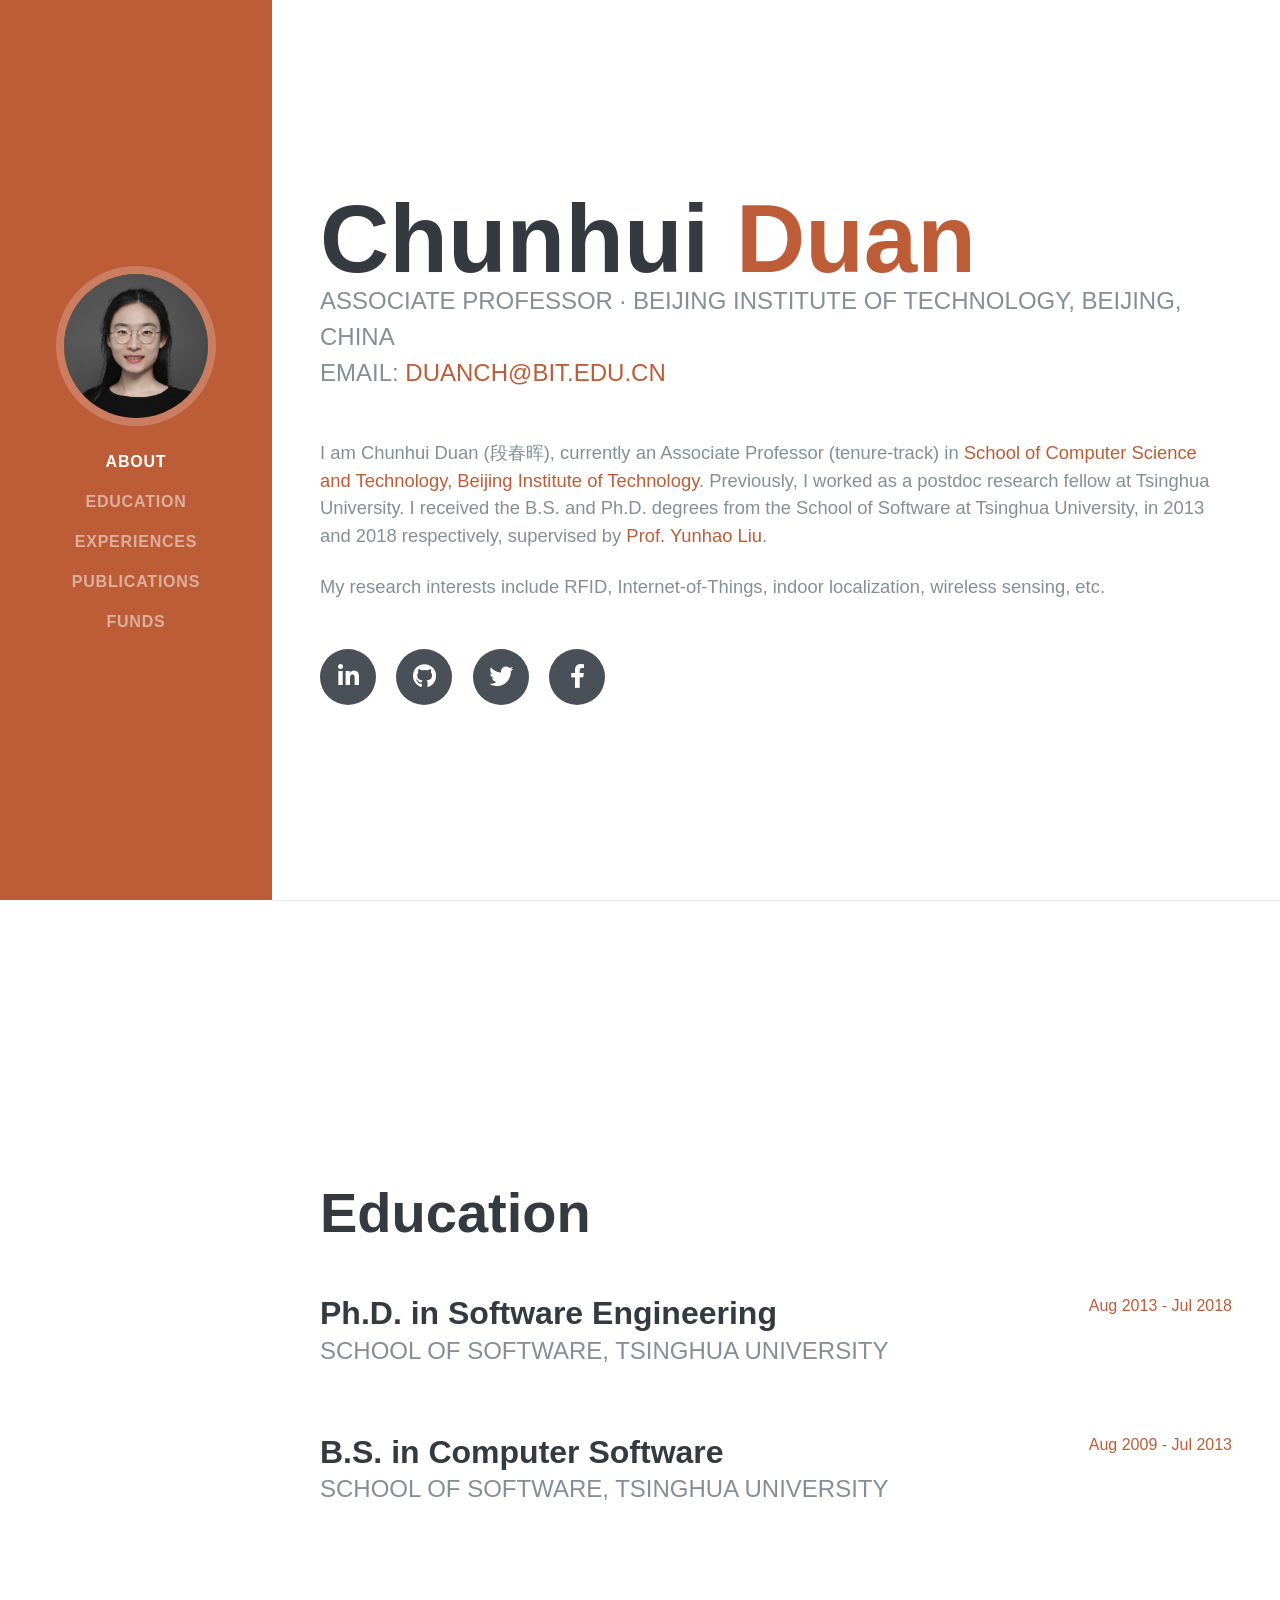
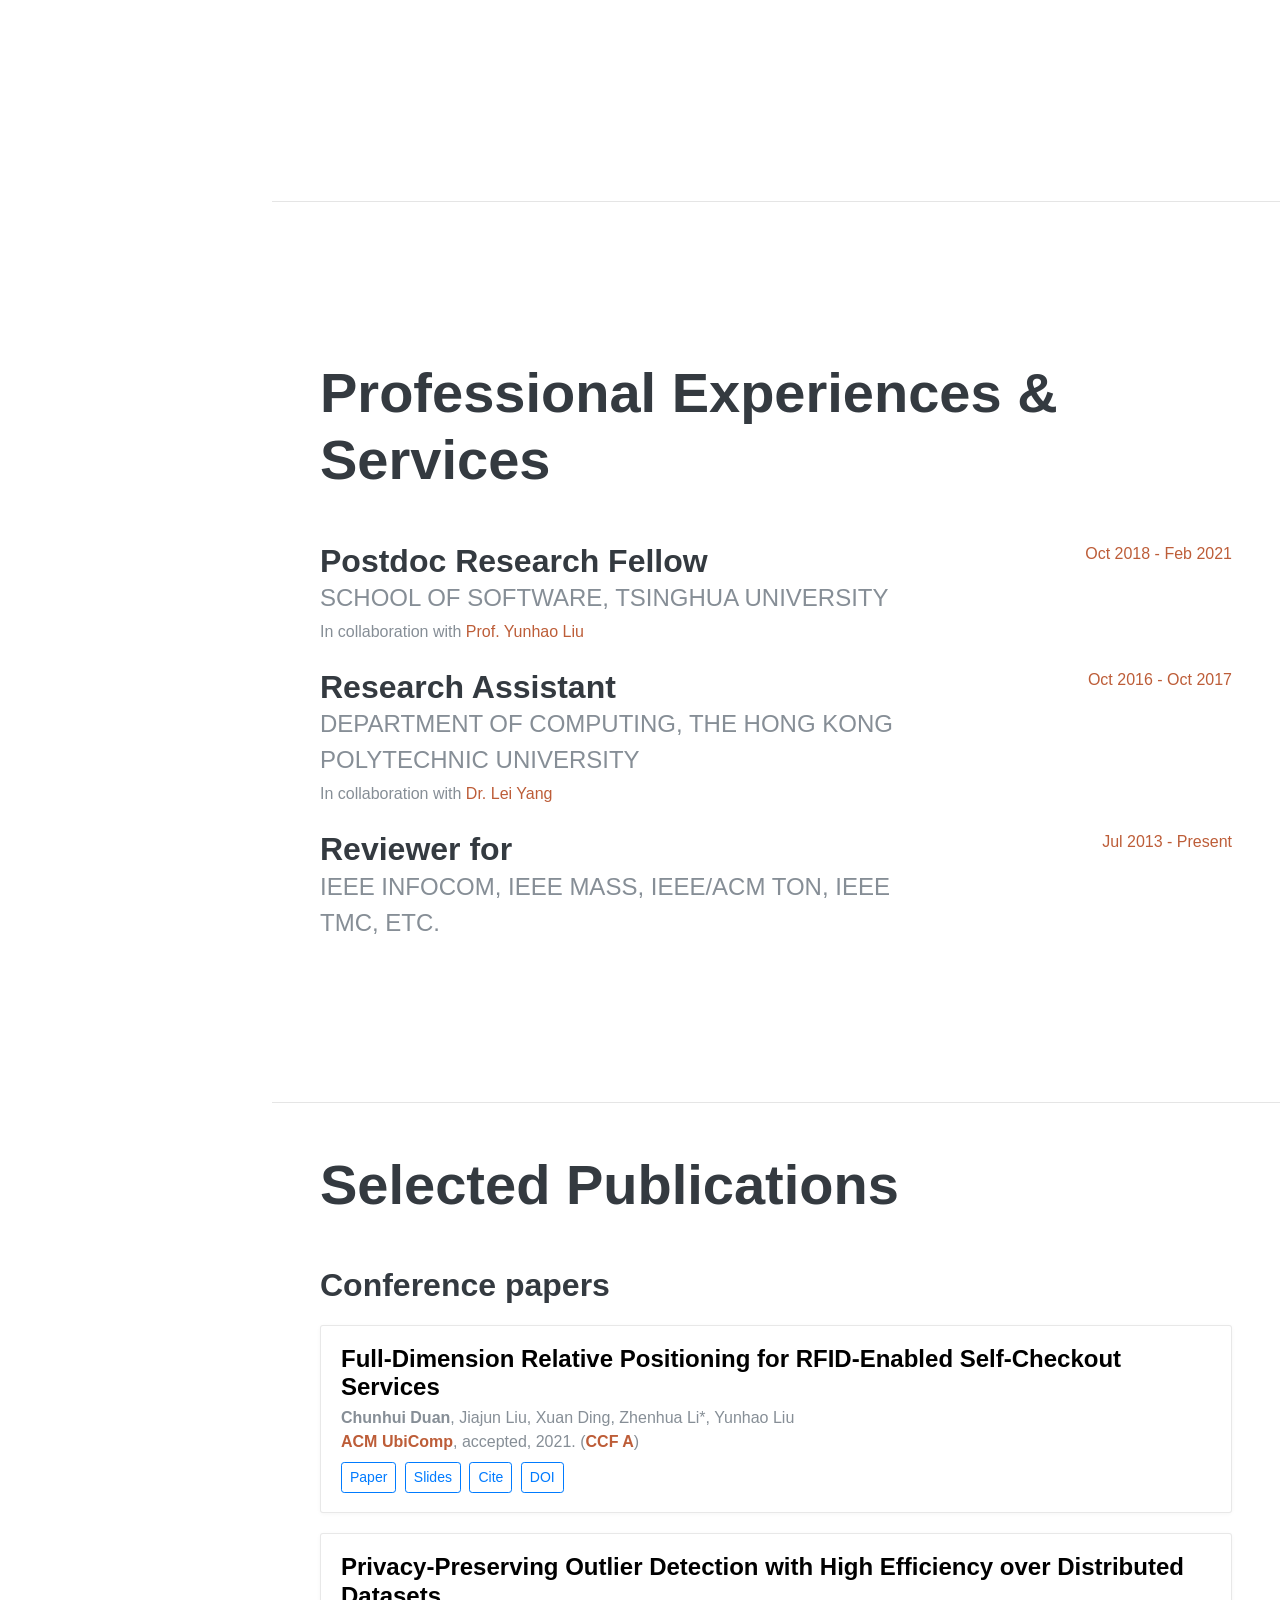
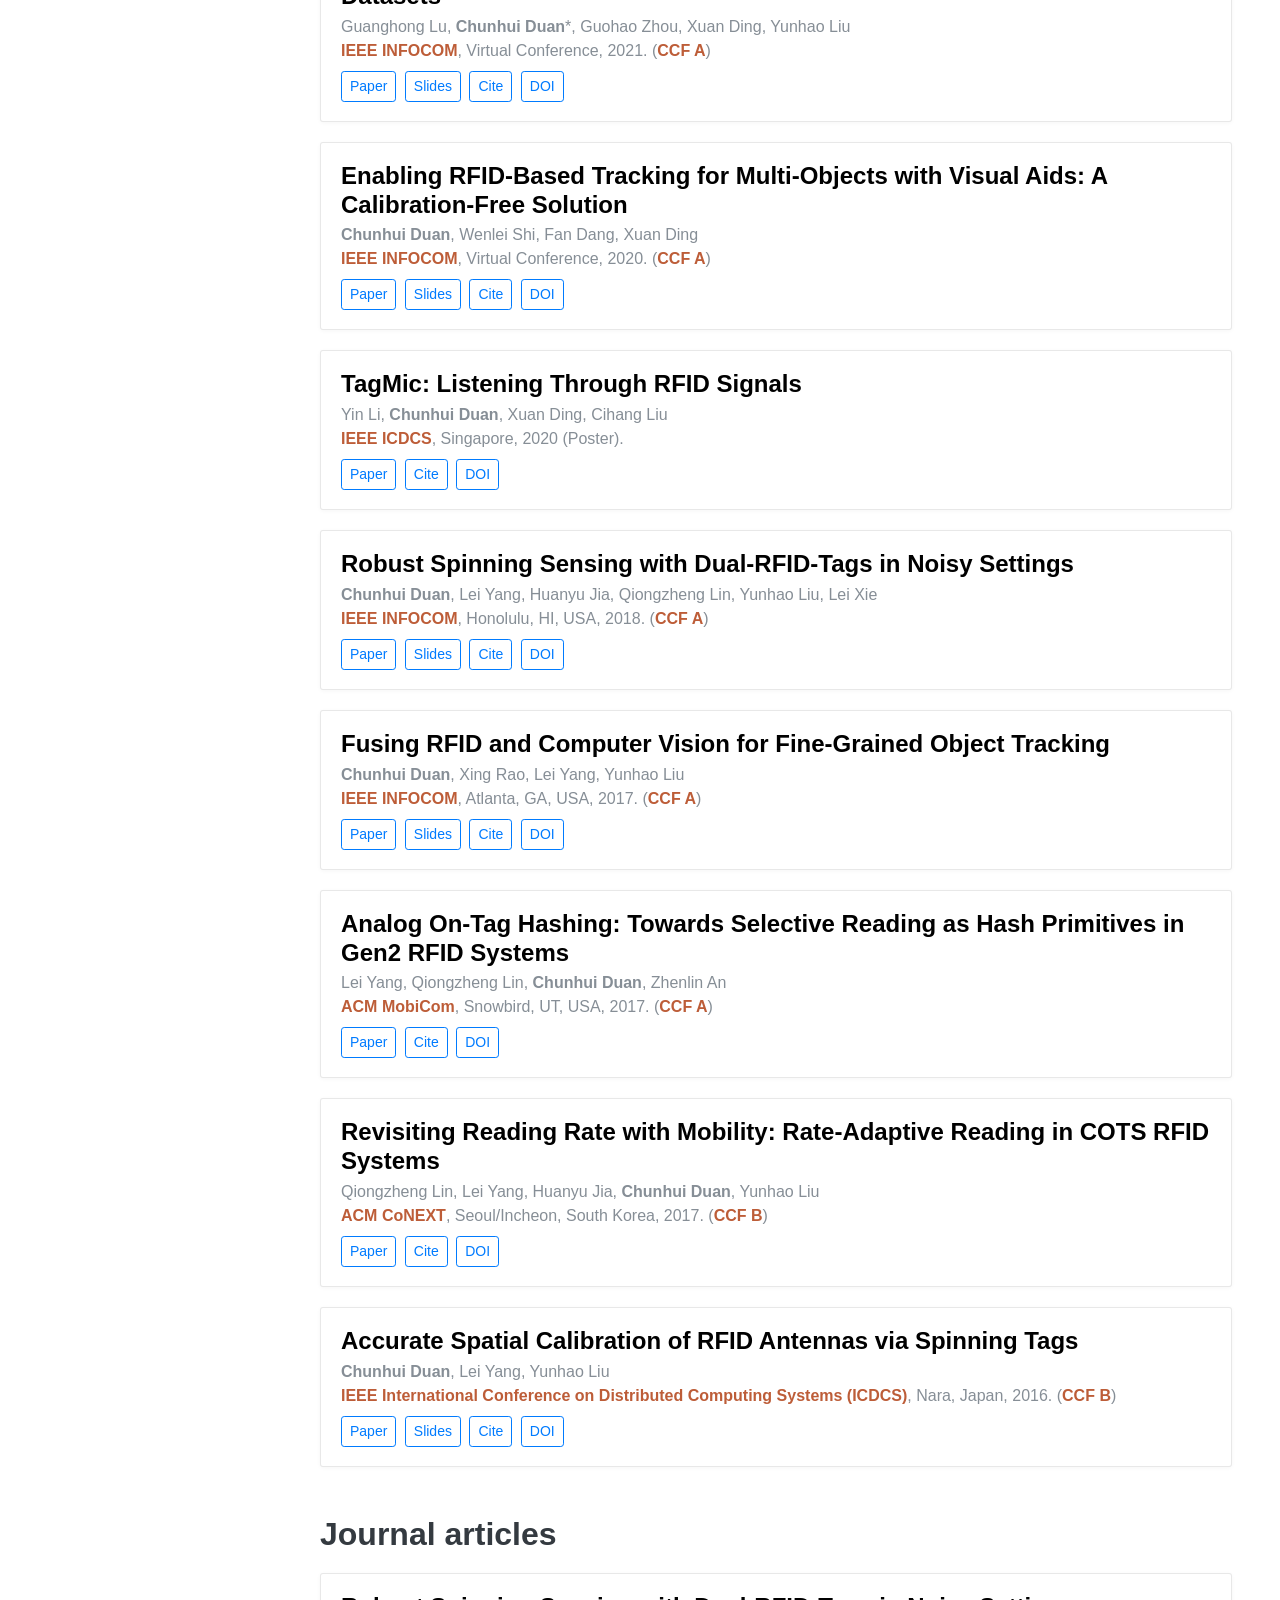
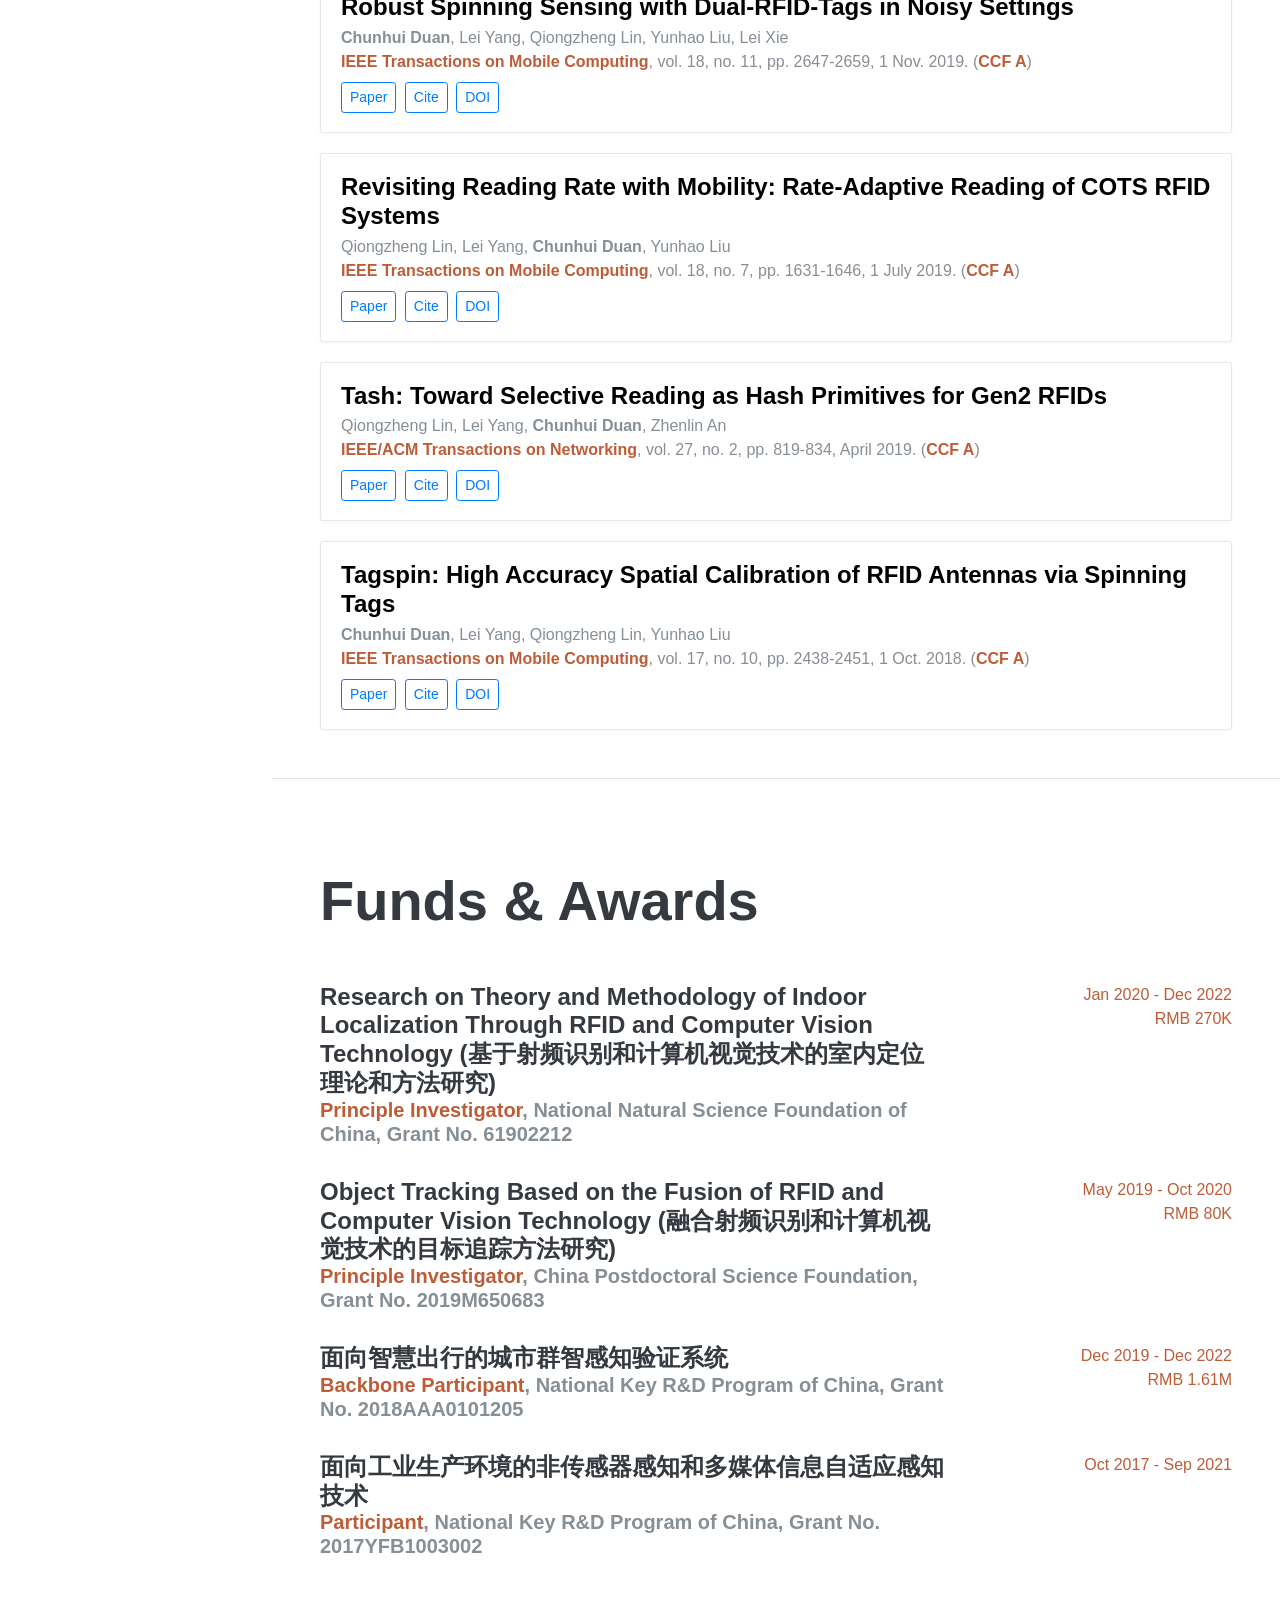
==== commit 01b56ddd: "Add files via upload" ====
--- a/index.html
+++ b/index.html
@@ -44,7 +44,7 @@
           <a class="nav-link js-scroll-trigger" href="#education">Education</a>
         </li>
         <li class="nav-item">
-          <a class="nav-link js-scroll-trigger" href="#experience">Experience</a>
+          <a class="nav-link js-scroll-trigger" href="#experiences">Experiences</a>
         </li>
         <!-- <li class="nav-item">
           <a class="nav-link js-scroll-trigger" href="#skills">Skills</a>
@@ -66,11 +66,11 @@
         <h1 class="mb-0">Chunhui
           <span class="text-primary">Duan</span>
         </h1>
-        <div class="subheading mb-5">Postdoc · Tsinghua University, Beijing, China
-          <p>Email: <a href="mailto:name@email.com">duanch@tsinghua.edu.cn</a></p>
-        </div>
-        <p class="lead mb-4">I am Chunhui Duan (段春晖), currently a Postdoc Research Fellow in <a href="http://www.thss.tsinghua.edu.cn/" target="_blank">School of Software, Tsinghua University</a>. Previously, I received the B.S. and Ph.D. degrees from the School of Software at Tsinghua University, in 2013 and 2018 respectively, supervised by <a href="http://www.cse.msu.edu/~liuyunha/" target="_blank">Prof. Yunhao Liu</a>. </p>
-        <p class="lead mb-5">My research interests include RFID, indoor localization, wireless network, and mobile sensing.</p>
+        <div class="subheading mb-5">Associate Professor · Beijing Institute of Technology, Beijing, China
+          <p>Email: <a href="mailto:name@email.com">duanch@bit.edu.cn</a></p>
+        </div>
+        <p class="lead mb-4">I am Chunhui Duan (段春晖), currently an Associate Professor (tenure-track) in <a href="https://cs.bit.edu.cn/" target="_blank">School of Computer Science and Technology, Beijing Institute of Technology</a>. Previously, I worked as a postdoc research fellow at Tsinghua University. I received the B.S. and Ph.D. degrees from the School of Software at Tsinghua University, in 2013 and 2018 respectively, supervised by <a href="http://tns.thss.tsinghua.edu.cn/~yunhao/" target="_blank">Prof. Yunhao Liu</a>. </p>
+        <p class="lead mb-5">My research interests include RFID, Internet-of-Things, indoor localization, wireless sensing, etc.</p>
         <div class="social-icons">
           <a href="#">
             <i class="fab fa-linkedin-in"></i>
@@ -126,19 +126,19 @@
 
     <hr class="m-0">
 
-    <!-- <section class="resume-section p-3 p-lg-5 d-flex justify-content-center" id="experience"> -->
-    <section class="resume-section p-3 p-lg-5 d-flex align-items-center" id="experience">
+    <!-- <section class="resume-section p-3 p-lg-5 d-flex justify-content-center" id="experiences"> -->
+    <section class="resume-section p-3 p-lg-5 d-flex align-items-center" id="experiences">
       <div class="w-100">
-        <h2 class="mb-5">Professional Experience &amp; Services</h2>
+        <h2 class="mb-5">Professional Experiences &amp; Services</h2>
 
 		<div class="resume-item d-flex flex-column flex-md-row justify-content-between mb-4">
           <div class="resume-content">
             <h3 class="mb-0">Postdoc Research Fellow</h3>
             <div class="subheading mb-1">School of Software, Tsinghua University</div>
-            <span>In collaboration with <a href="http://www.cse.msu.edu/~liuyunha/" target="_blank">Prof. Yunhao Liu</a></span>
-          </div>
-          <div class="resume-date text-md-right">
-            <span class="text-primary">Oct 2018 - Present</span>
+            <span>In collaboration with <a href="http://tns.thss.tsinghua.edu.cn/~yunhao/" target="_blank">Prof. Yunhao Liu</a></span>
+          </div>
+          <div class="resume-date text-md-right">
+            <span class="text-primary">Oct 2018 - Feb 2021</span>
           </div>
         </div>
 
@@ -146,7 +146,7 @@
           <div class="resume-content">
             <h3 class="mb-0">Research Assistant</h3>
             <div class="subheading mb-1">Department of Computing, The Hong Kong Polytechnic University</div>
-            <span>In collaboration with <a href="http://young.tagsys.org" target="_blank">Dr. Lei Yang</a></span>
+            <span>In collaboration with <a href="https://www4.comp.polyu.edu.hk/~csyanglei/" target="_blank">Dr. Lei Yang</a></span>
           </div>
           <div class="resume-date text-md-right">
             <span class="text-primary">Oct 2016 - Oct 2017</span>
@@ -156,7 +156,7 @@
         <div class="resume-item d-flex flex-column flex-md-row justify-content-between">
           <div class="resume-content">
             <h3 class="mb-0">Reviewer for</h3>
-            <div class="subheading mb-1">IEEE INFOCOM, IEEE ICDCS, IEEE/ACM TON, IEEE TMC, etc.</div>
+            <div class="subheading mb-1">IEEE INFOCOM, IEEE MASS, IEEE/ACM TON, IEEE TMC, etc.</div>
             <!-- <p>In collaboration with <a href="http://young.tagsys.org">Dr. Lei Yang</a></p> -->
           </div>
           <div class="resume-date text-md-right">
@@ -236,39 +236,84 @@
 
     <section class="resume-section p-3 p-lg-5 d-flex align-items-center" id="publications">
       <div class="w-100">
-        <h2 class="mb-5">Publications</h2>
+        <h2 class="mb-5">Selected Publications</h2>
         
         <h3>Conference papers</h3>
+        
+        <div class="card-simple">
+        	<h4 class="article-title mb-1 mt-1" style="color:#000000;">Full-Dimension Relative Positioning for RFID-Enabled Self-Checkout Services</h4>
+        	<span><strong>Chunhui Duan</strong>, Jiajun Liu, Xuan Ding, Zhenhua Li*, Yunhao Liu</span>
+        	<div class="article-style mb-1"><span class="text-primary"><strong>ACM UbiComp</strong></span>, accepted, 2021. (<span class="text-primary"><strong>CCF A</strong></span>)</div>
+        	<div class="btn-links">
+        		<a class="btn btn-outline-primary my-1 mr-1 btn-sm" href="data/ubicomp21-taggo.pdf" target="_blank" rel="noopener">
+        			Paper
+        		</a>
+        		<a class="btn btn-outline-primary my-1 mr-1 btn-sm" href="data/ubicomp21-taggo-talk.pdf" target="_blank" rel="noopener">
+        			Slides
+        		</a>
+        		<a class="btn btn-outline-primary my-1 mr-1 btn-sm" href="data/ubicomp21-taggo-cite.bib" target="_blank" rel="noopener">
+        			Cite
+        		</a>
+        		<a class="btn btn-outline-primary my-1 mr-1 btn-sm" href="" target="_blank" rel="noopener">
+        			DOI
+        		</a>
+        	</div>
+        </div>
+    
+    	<div class="card-simple">
+    		<h4 class="article-title mb-1 mt-1" style="color:#000000;">Privacy-Preserving Outlier Detection with High Efficiency over Distributed Datasets</h4>
+    		<span>Guanghong Lu, <strong>Chunhui Duan</strong>*, Guohao Zhou, Xuan Ding, Yunhao Liu</span>
+    		<div class="article-style mb-1"><span class="text-primary"><strong>IEEE INFOCOM</strong></span>, Virtual Conference, 2021. (<span class="text-primary"><strong>CCF A</strong></span>)</div>
+    		<div class="btn-links">
+    			<a class="btn btn-outline-primary my-1 mr-1 btn-sm" href="data/infocom21-PIF.pdf" target="_blank" rel="noopener">
+    				Paper
+    			</a>
+    			<a class="btn btn-outline-primary my-1 mr-1 btn-sm" href="data/infocom21-PIF-talk.pdf" target="_blank" rel="noopener">
+    				Slides
+    			</a>
+    			<a class="btn btn-outline-primary my-1 mr-1 btn-sm" href="data/infocom21-PIF-cite.bib" target="_blank" rel="noopener">
+    				Cite
+    			</a>
+    			<a class="btn btn-outline-primary my-1 mr-1 btn-sm" href="" target="_blank" rel="noopener">
+    				DOI
+    			</a>
+    		</div>
+    	</div>
 		
 		<div class="card-simple">
-		<h4 class="article-title mb-1 mt-1" style="color:#000000;">Enabling RFID-Based Tracking for Multi-Objects with Visual Aids: A Calibration-Free Solution
-		</h4>
-		<span><strong>Chunhui Duan</strong>, Wenlei Shi, Fan Dang, Xuan Ding</span>
-		<div class="article-style mb-1"><span class="text-primary"><strong>IEEE INFOCOM</strong></span>, Toronto, Canada, 2020. (<span class="text-primary"><strong>CCF A</strong></span>)</div>
-		<div class="btn-links">
-		<a class="btn btn-outline-primary my-1 mr-1 btn-sm" href="data/infocom20-tagview.pdf" target="_blank" rel="noopener">
-		Paper
-		</a>
-		<a class="btn btn-outline-primary my-1 mr-1 btn-sm" href="data/infocom20-tagview-talk.pdf" target="_blank" rel="noopener">
-			Slides
-		</a>
-		<a class="btn btn-outline-primary my-1 mr-1 btn-sm" href="data/infocom20-tagview-cite.bib" target="_blank" rel="noopener">
-			Cite
-		</a>
-		<a class="btn btn-outline-primary my-1 mr-1 btn-sm" href="https://doi.org/10.1109/INFOCOM41043.2020.9155355" target="_blank" rel="noopener">
-		DOI
-		</a>
-		</div>
+			<h4 class="article-title mb-1 mt-1" style="color:#000000;">Enabling RFID-Based Tracking for Multi-Objects with Visual Aids: A Calibration-Free Solution
+			</h4>
+			<span><strong>Chunhui Duan</strong>, Wenlei Shi, Fan Dang, Xuan Ding</span>
+			<div class="article-style mb-1"><span class="text-primary"><strong>IEEE INFOCOM</strong></span>, Virtual Conference, 2020. (<span class="text-primary"><strong>CCF A</strong></span>)</div>
+			<div class="btn-links">
+				<a class="btn btn-outline-primary my-1 mr-1 btn-sm" href="data/infocom20-tagview.pdf" target="_blank" rel="noopener">
+				Paper
+				</a>
+				<a class="btn btn-outline-primary my-1 mr-1 btn-sm" href="data/infocom20-tagview-talk.pdf" target="_blank" rel="noopener">
+					Slides
+				</a>
+				<a class="btn btn-outline-primary my-1 mr-1 btn-sm" href="data/infocom20-tagview-cite.bib" target="_blank" rel="noopener">
+					Cite
+				</a>
+				<a class="btn btn-outline-primary my-1 mr-1 btn-sm" href="https://doi.org/10.1109/INFOCOM41043.2020.9155355" target="_blank" rel="noopener">
+				DOI
+				</a>
+			</div>
 		</div>
 	
 		<div class="card-simple">
-			<h4 class="article-title mb-1 mt-1" style="color:#000000;">TagMic: Listening Through RFID Signals
-			</h4>
+			<h4 class="article-title mb-1 mt-1" style="color:#000000;">TagMic: Listening Through RFID Signals</h4>
 			<span>Yin Li, <strong>Chunhui Duan</strong>, Xuan Ding, Cihang Liu</span>
 			<div class="article-style mb-1"><span class="text-primary"><strong>IEEE ICDCS</strong></span>, Singapore, 2020 (Poster).</div>
 			<div class="btn-links">
 				<a class="btn btn-outline-primary my-1 mr-1 btn-sm" href="data/icdcs20-tagmic.pdf" target="_blank" rel="noopener">
 					Paper
+				</a>
+				<a class="btn btn-outline-primary my-1 mr-1 btn-sm" href="data/icdcs20-tagmic-cite.bib" target="_blank" rel="noopener">
+					Cite
+				</a>
+				<a class="btn btn-outline-primary my-1 mr-1 btn-sm" href="10.1109/ICDCS47774.2020.00136" target="_blank" rel="noopener">
+					DOI
 				</a>
 			</div>
 		</div>
@@ -466,7 +511,7 @@
 
 		<div class="resume-item d-flex flex-column flex-md-row justify-content-between mb-4">
           <div class="resume-content">
-            <h4 class="mb-0" ">Research on Theory and Methodology of Indoor Localization Through RFID and Computer Vision Technology (基于射频识别和计算机视觉技术的室内定位理论和方法研究)</h4>
+            <h4 class="mb-0">Research on Theory and Methodology of Indoor Localization Through RFID and Computer Vision Technology (基于射频识别和计算机视觉技术的室内定位理论和方法研究)</h4>
             <h5 style="color:#868e96;"><span class="text-primary">Principle Investigator</span>, National Natural Science Foundation of China, Grant No. 61902212</h5>
           </div>
           <div class="resume-date text-md-right">
@@ -488,7 +533,7 @@
 
         <div class="resume-item d-flex flex-column flex-md-row justify-content-between mb-4">
           <div class="resume-content">
-            <h4 class="mb-0">Verification System for Urban Crowdsensing Towards Intelligent Transportation (面向智慧出行的城市群智感知验证系统)</h4>
+            <h4 class="mb-0">面向智慧出行的城市群智感知验证系统</h4>
             <h5 style="color:#868e96;"><span class="text-primary">Backbone Participant</span>, National Key R&amp;D Program of China, Grant No. 2018AAA0101205</h5>
           </div>
           <div class="resume-date text-md-right">
@@ -496,6 +541,17 @@
             <p class="text-primary">RMB 1.61M</p>
           </div>
         </div>
+    
+    	<div class="resume-item d-flex flex-column flex-md-row justify-content-between mb-4">
+    		<div class="resume-content">
+    			<h4 class="mb-0">面向工业生产环境的非传感器感知和多媒体信息自适应感知技术</h4>
+    				<h5 style="color:#868e96;"><span class="text-primary">Participant</span>, National Key R&amp;D Program of China, Grant No. 2017YFB1003002</h5>
+    		</div>
+    		<div class="resume-date text-md-right">
+    			<span class="text-primary">Oct 2017 - Sep 2021</span>
+    			<p class="text-primary"></p>
+    		</div>
+    	</div>
 
         <!-- <ul class="fa-ul mb-0">
           <li>
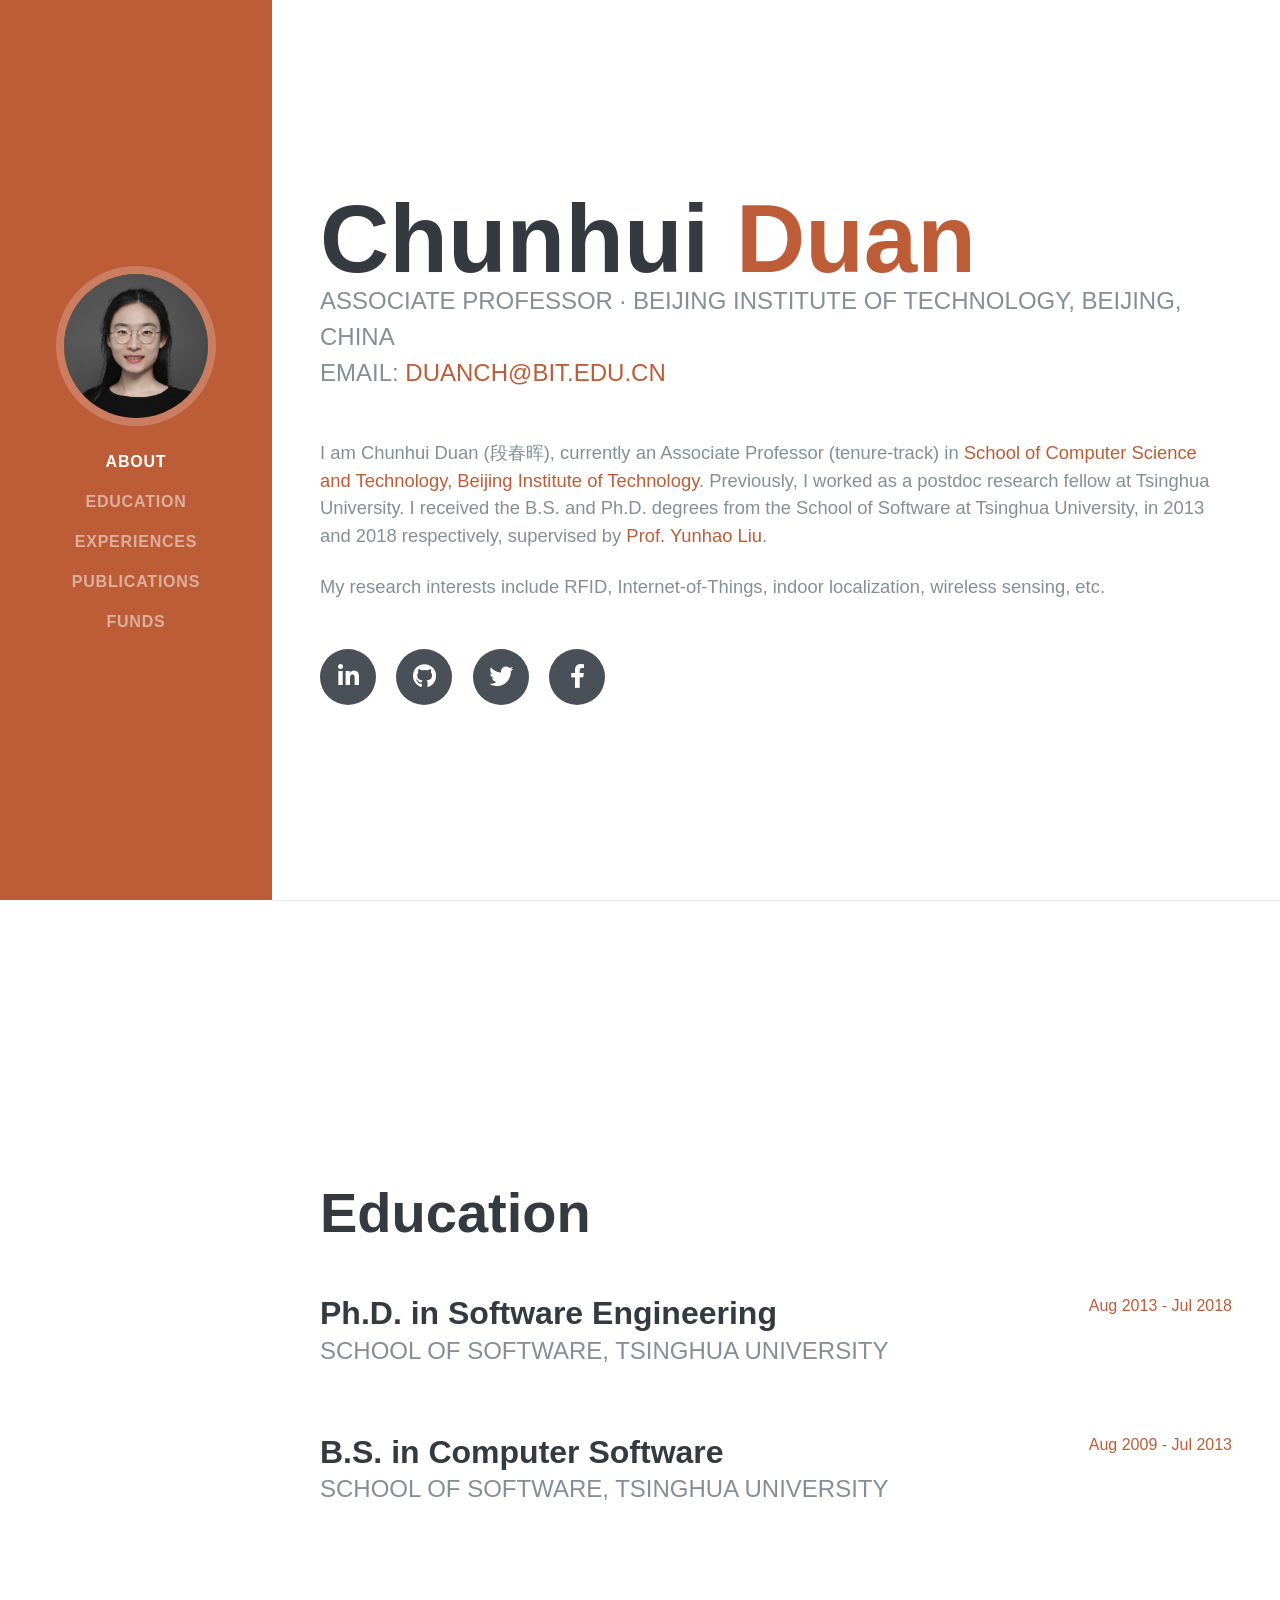
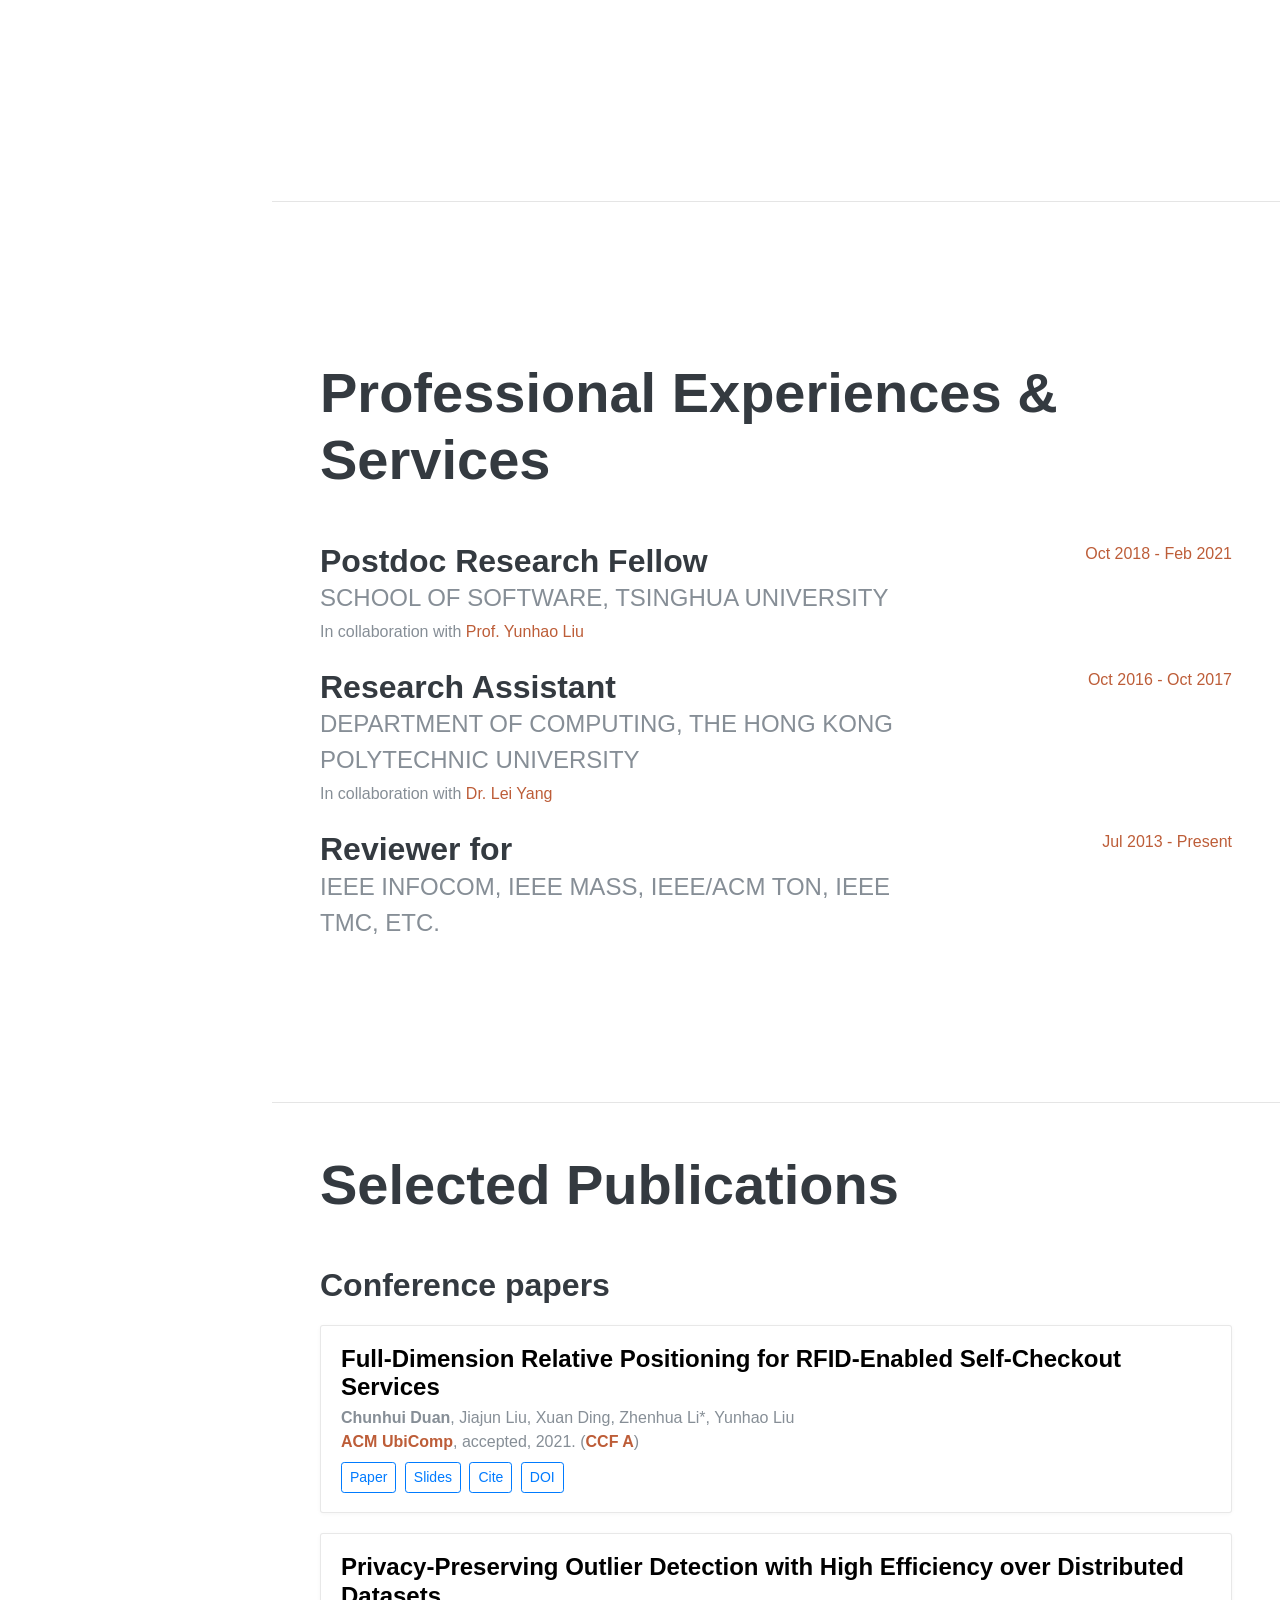
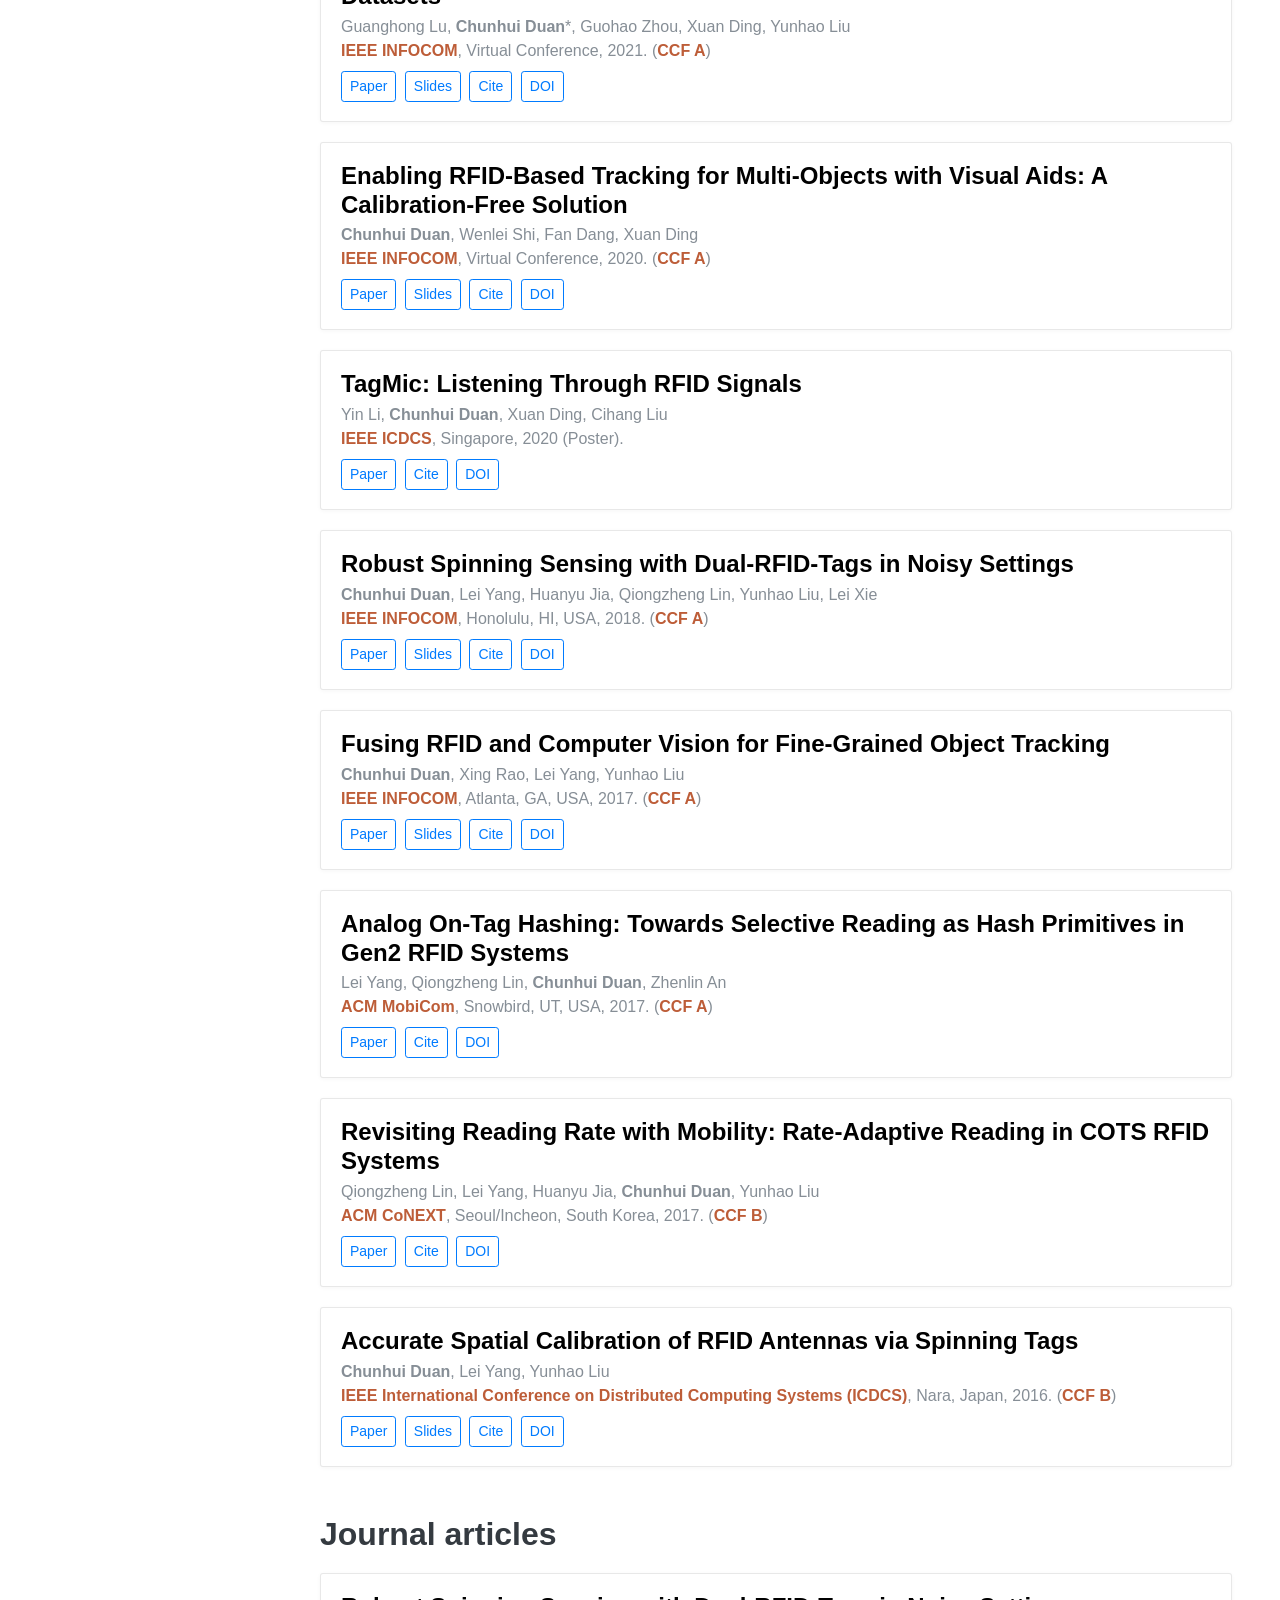
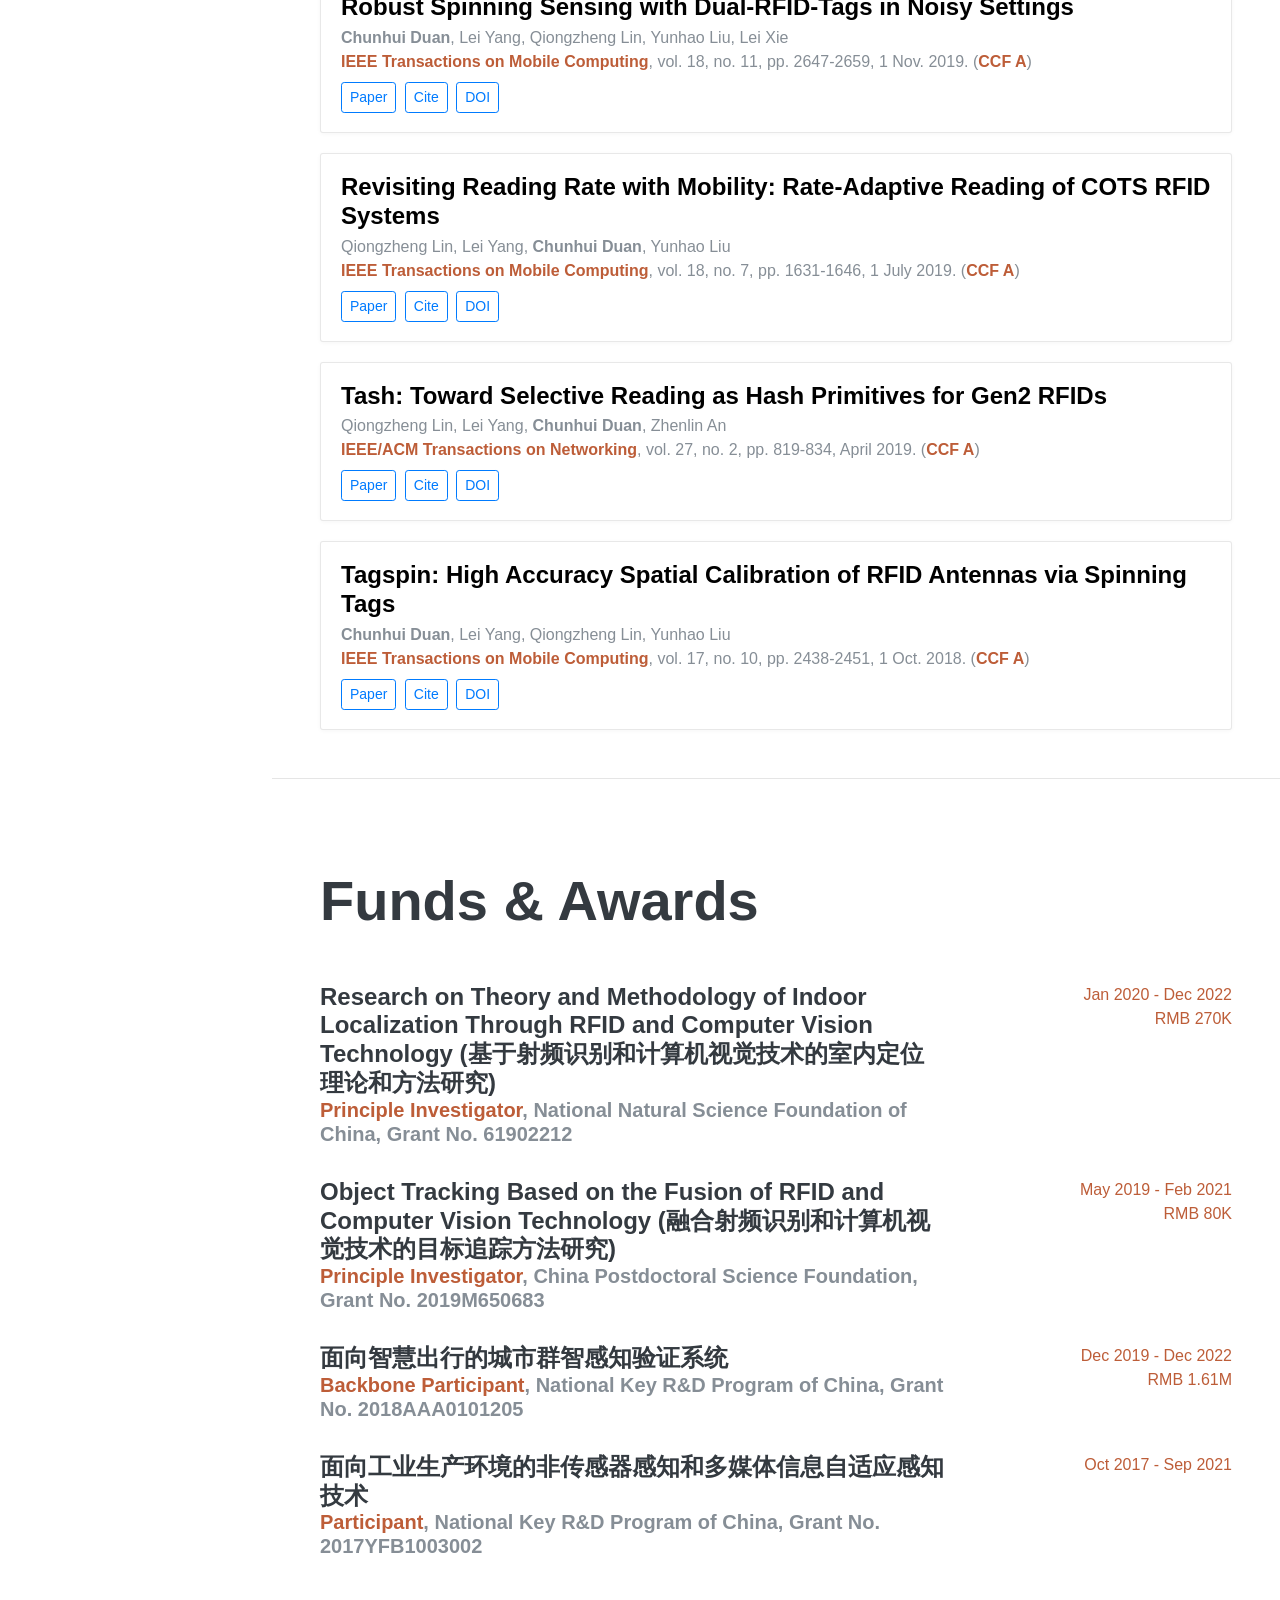
==== commit 934cd421: "Add files via upload" ====
--- a/index.html
+++ b/index.html
@@ -526,7 +526,7 @@
             <h5 style="color:#868e96;"><span class="text-primary">Principle Investigator</span>, China Postdoctoral Science Foundation, Grant No. 2019M650683</h5>
           </div>
           <div class="resume-date text-md-right">
-            <span class="text-primary">May 2019 - Oct 2020</span>
+            <span class="text-primary">May 2019 - Feb 2021</span>
             <p class="text-primary">RMB 80K</p>
           </div>
         </div>
